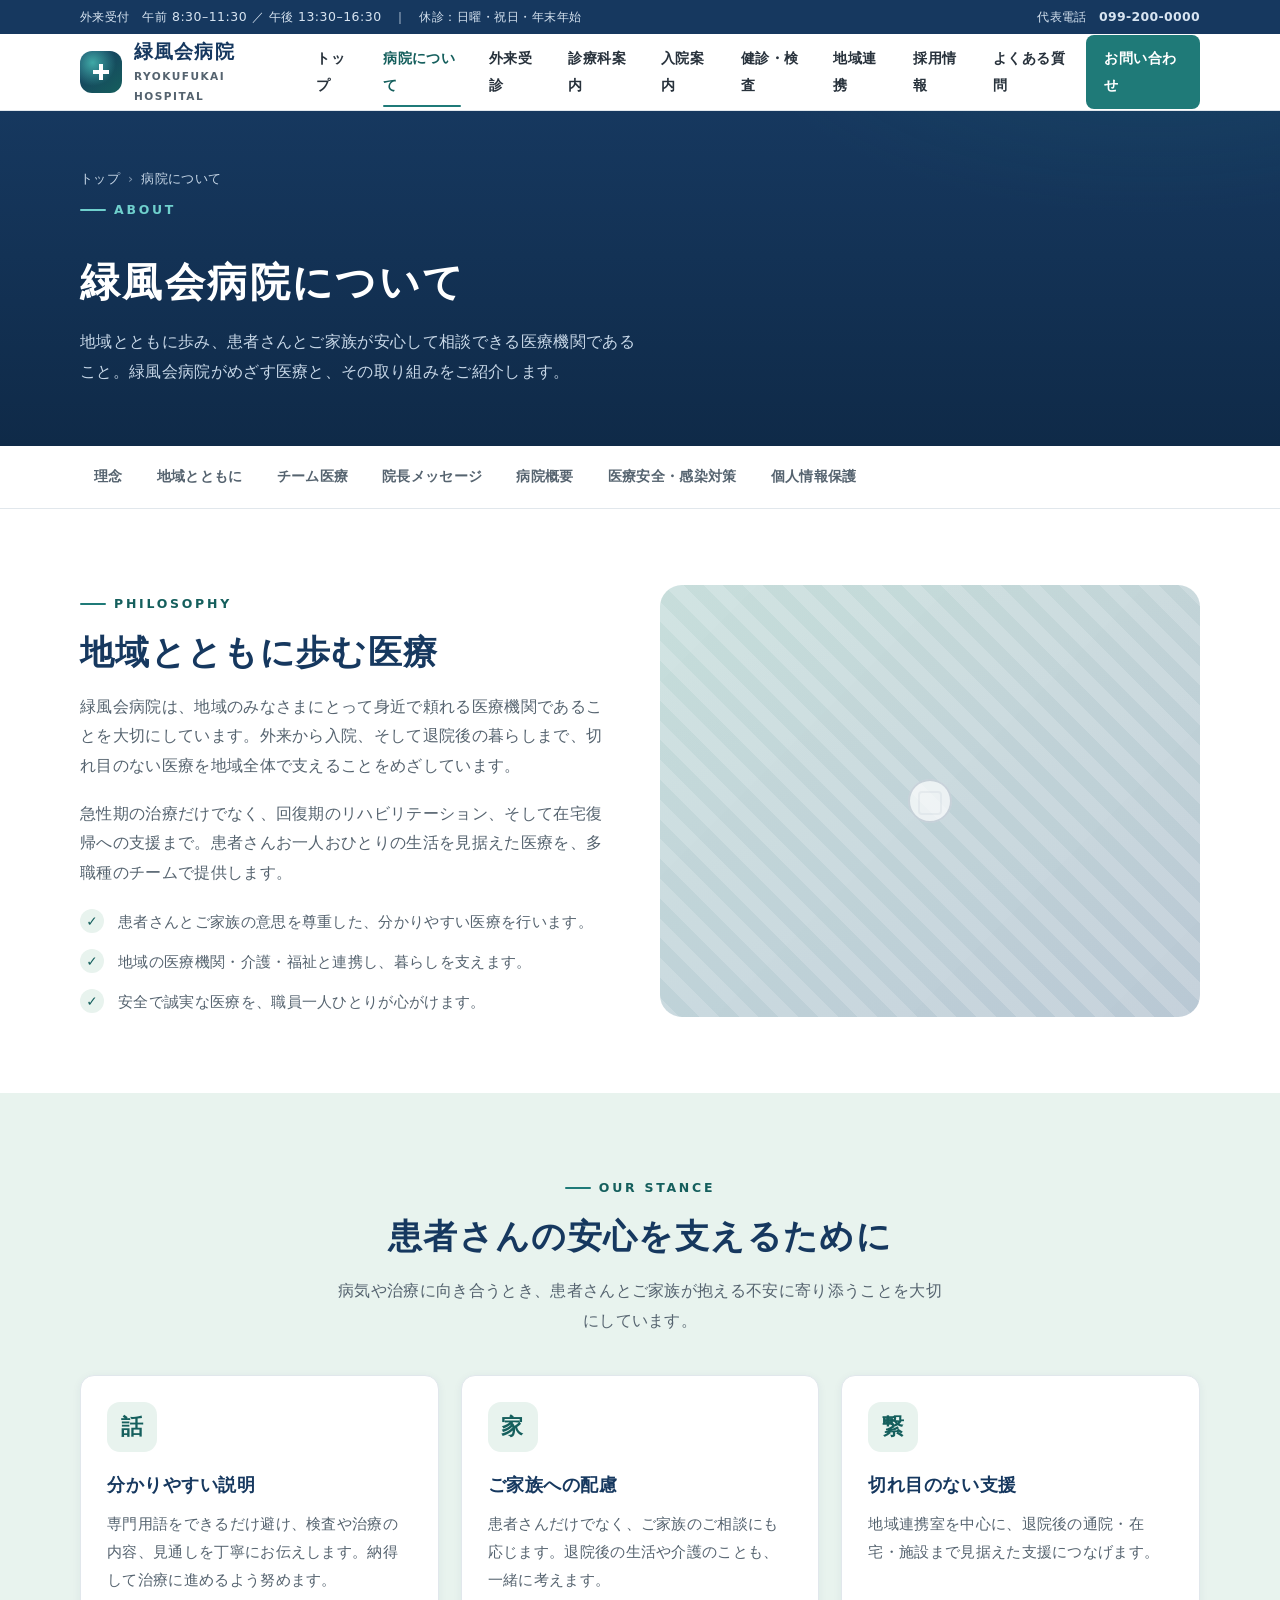
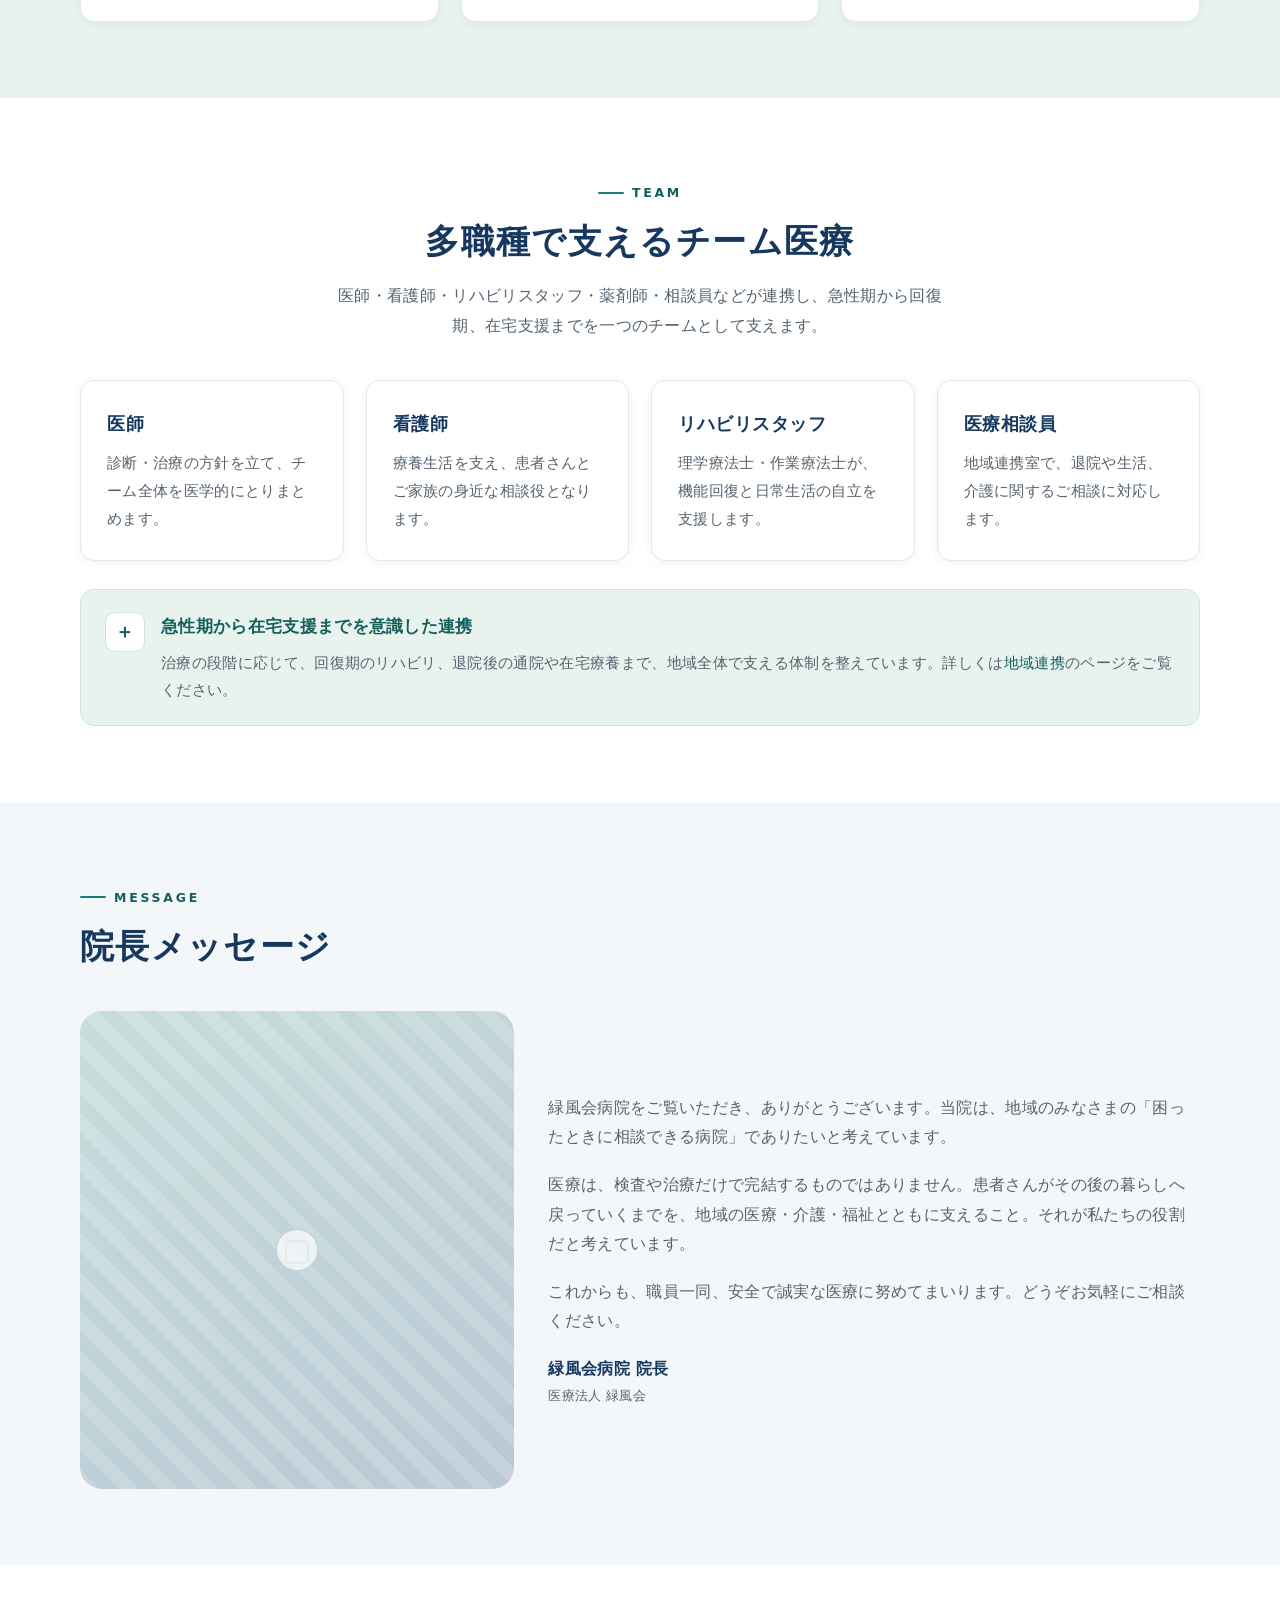
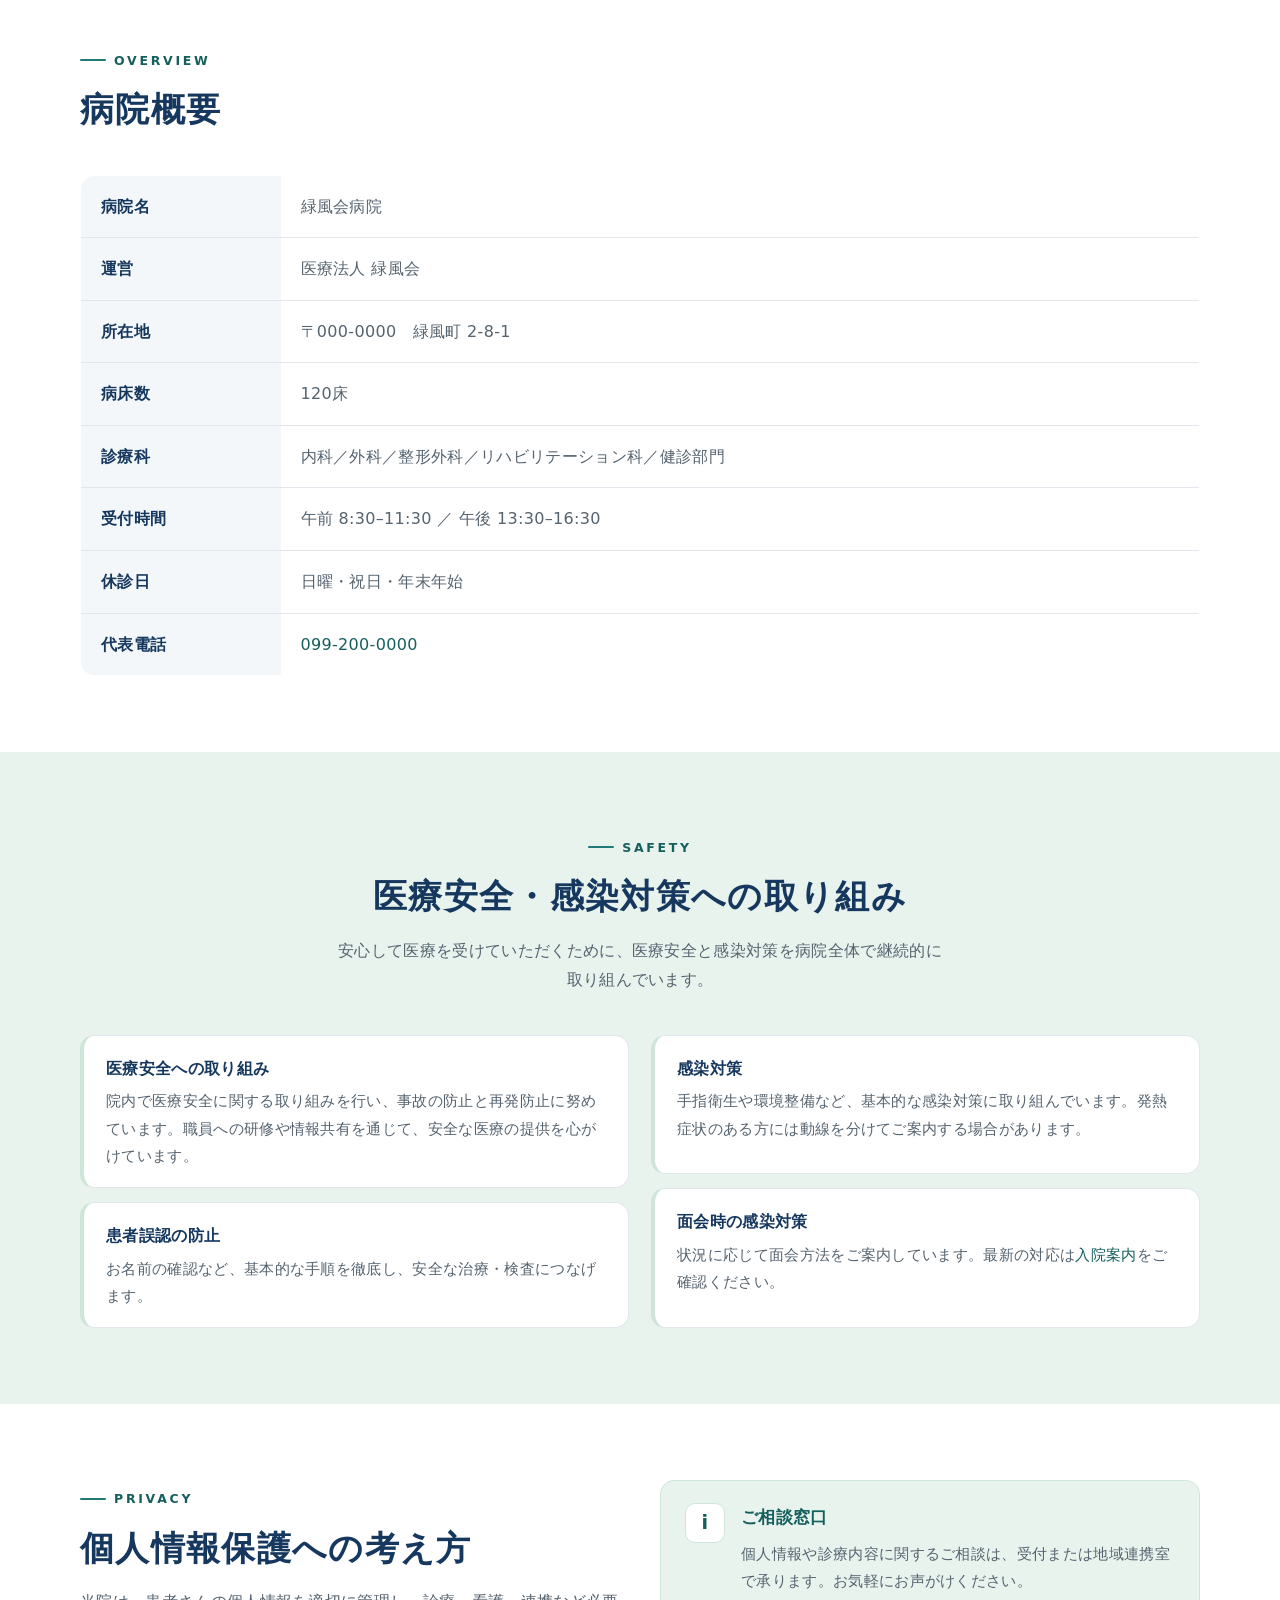
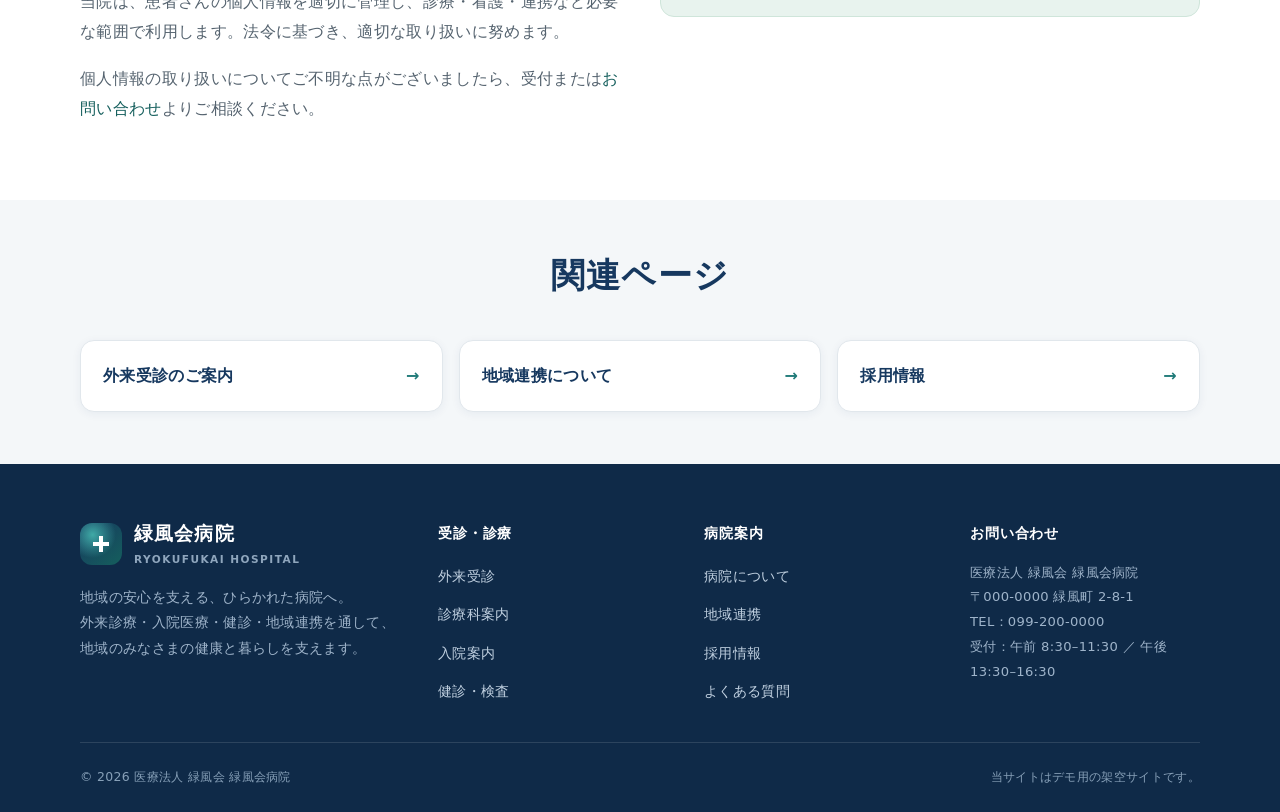
==== about.html @ 9dfc1fa6 "Initial build for Ryokufukai Hospital site" ====
<!DOCTYPE html>
<html lang="ja">
<head>
<meta charset="UTF-8">
<meta name="viewport" content="width=device-width, initial-scale=1.0">
<title>病院について｜緑風会病院</title>
<meta name="description" content="緑風会病院の理念、地域医療への想い、多職種で支えるチーム医療、病院概要、院長メッセージ、医療安全・感染対策・個人情報保護への取り組みをご紹介します。">
<link rel="stylesheet" href="style.css">
</head>
<body>

<header class="site-header">
  <div class="topbar">
    <div class="wrap">
      <span class="topbar__hours">外来受付　午前 8:30–11:30 ／ 午後 13:30–16:30　｜　休診：日曜・祝日・年末年始</span>
      <span>代表電話　<a class="topbar__tel" href="tel:0992000000">099-200-0000</a></span>
    </div>
  </div>
  <div class="wrap header-inner">
    <a class="brand" href="index.html" aria-label="緑風会病院 トップページ">
      <span class="brand__mark" aria-hidden="true"></span>
      <span><span class="brand__name">緑風会病院</span><span class="brand__sub">RYOKUFUKAI HOSPITAL</span></span>
    </a>
    <nav class="gnav" id="gnav" aria-label="メインナビゲーション">
      <a href="index.html">トップ</a>
      <a href="about.html">病院について</a>
      <a href="outpatient.html">外来受診</a>
      <a href="departments.html">診療科案内</a>
      <a href="inpatient.html">入院案内</a>
      <a href="checkup.html">健診・検査</a>
      <a href="cooperation.html">地域連携</a>
      <a href="recruit.html">採用情報</a>
      <a href="faq.html">よくある質問</a>
      <a href="contact.html" class="header-cta">お問い合わせ</a>
    </nav>
    <button class="nav-toggle" aria-label="メニューを開く" aria-controls="gnav" aria-expanded="false"><span></span></button>
  </div>
</header>

<section class="page-hero">
  <div class="wrap">
    <p class="breadcrumb"><a href="index.html">トップ</a><span>›</span>病院について</p>
    <span class="eyebrow">About</span>
    <h1>緑風会病院について</h1>
    <p>地域とともに歩み、患者さんとご家族が安心して相談できる医療機関であること。緑風会病院がめざす医療と、その取り組みをご紹介します。</p>
  </div>
</section>

<nav class="subnav" aria-label="ページ内ナビ">
  <div class="wrap">
    <a href="#philosophy">理念</a>
    <a href="#community">地域とともに</a>
    <a href="#team">チーム医療</a>
    <a href="#message">院長メッセージ</a>
    <a href="#overview">病院概要</a>
    <a href="#safety">医療安全・感染対策</a>
    <a href="#privacy">個人情報保護</a>
  </div>
</nav>

<main>

  <!-- 理念 -->
  <section class="section" id="philosophy">
    <div class="wrap">
      <div class="grid grid--2" style="align-items:center;gap:48px;">
        <div class="reveal">
          <span class="eyebrow">Philosophy</span>
          <h2 class="section-title">地域とともに歩む医療</h2>
          <div class="prose">
            <p>緑風会病院は、地域のみなさまにとって身近で頼れる医療機関であることを大切にしています。外来から入院、そして退院後の暮らしまで、切れ目のない医療を地域全体で支えることをめざしています。</p>
            <p>急性期の治療だけでなく、回復期のリハビリテーション、そして在宅復帰への支援まで。患者さんお一人おひとりの生活を見据えた医療を、多職種のチームで提供します。</p>
          </div>
          <ul class="checklist" style="margin-top:22px;">
            <li>患者さんとご家族の意思を尊重した、分かりやすい医療を行います。</li>
            <li>地域の医療機関・介護・福祉と連携し、暮らしを支えます。</li>
            <li>安全で誠実な医療を、職員一人ひとりが心がけます。</li>
          </ul>
        </div>
        <div class="imgframe reveal" style="border-radius:var(--radius-lg);aspect-ratio:4/3.2;" role="img" aria-label="病院の外観・地域イメージ">
          <!-- 写真差し替え用: assets/images/about-hospital.jpg -->
        </div>
      </div>
    </div>
  </section>

  <!-- 患者さんへの姿勢 -->
  <section class="section section--green" id="community">
    <div class="wrap">
      <div class="section-head section-head--center">
        <span class="eyebrow">Our Stance</span>
        <h2 class="section-title">患者さんの安心を支えるために</h2>
        <p class="section-lead">病気や治療に向き合うとき、患者さんとご家族が抱える不安に寄り添うことを大切にしています。</p>
      </div>
      <div class="grid grid--3 reveal">
        <div class="card">
          <div class="card-icon" aria-hidden="true">話</div>
          <h3>分かりやすい説明</h3>
          <p>専門用語をできるだけ避け、検査や治療の内容、見通しを丁寧にお伝えします。納得して治療に進めるよう努めます。</p>
        </div>
        <div class="card">
          <div class="card-icon" aria-hidden="true">家</div>
          <h3>ご家族への配慮</h3>
          <p>患者さんだけでなく、ご家族のご相談にも応じます。退院後の生活や介護のことも、一緒に考えます。</p>
        </div>
        <div class="card">
          <div class="card-icon" aria-hidden="true">繋</div>
          <h3>切れ目のない支援</h3>
          <p>地域連携室を中心に、退院後の通院・在宅・施設まで見据えた支援につなげます。</p>
        </div>
      </div>
    </div>
  </section>

  <!-- チーム医療 -->
  <section class="section" id="team">
    <div class="wrap">
      <div class="section-head section-head--center">
        <span class="eyebrow">Team</span>
        <h2 class="section-title">多職種で支えるチーム医療</h2>
        <p class="section-lead">医師・看護師・リハビリスタッフ・薬剤師・相談員などが連携し、急性期から回復期、在宅支援までを一つのチームとして支えます。</p>
      </div>
      <div class="grid grid--4 reveal">
        <div class="card"><h3>医師</h3><p>診断・治療の方針を立て、チーム全体を医学的にとりまとめます。</p></div>
        <div class="card"><h3>看護師</h3><p>療養生活を支え、患者さんとご家族の身近な相談役となります。</p></div>
        <div class="card"><h3>リハビリスタッフ</h3><p>理学療法士・作業療法士が、機能回復と日常生活の自立を支援します。</p></div>
        <div class="card"><h3>医療相談員</h3><p>地域連携室で、退院や生活、介護に関するご相談に対応します。</p></div>
      </div>
      <div class="notice notice--teal reveal" style="margin-top:28px;">
        <span class="notice__icon" aria-hidden="true">＋</span>
        <div>
          <h3>急性期から在宅支援までを意識した連携</h3>
          <p>治療の段階に応じて、回復期のリハビリ、退院後の通院や在宅療養まで、地域全体で支える体制を整えています。詳しくは<a href="cooperation.html">地域連携</a>のページをご覧ください。</p>
        </div>
      </div>
    </div>
  </section>

  <!-- 院長メッセージ -->
  <section class="section section--gray" id="message">
    <div class="wrap">
      <div class="section-head">
        <span class="eyebrow">Message</span>
        <h2 class="section-title">院長メッセージ</h2>
      </div>
      <div class="message-box reveal">
        <div class="imgframe" role="img" aria-label="院長の写真">
          <!-- 写真差し替え用: assets/images/recruit-staff.jpg などに差し替え可 -->
        </div>
        <blockquote class="prose">
          <p>緑風会病院をご覧いただき、ありがとうございます。当院は、地域のみなさまの「困ったときに相談できる病院」でありたいと考えています。</p>
          <p>医療は、検査や治療だけで完結するものではありません。患者さんがその後の暮らしへ戻っていくまでを、地域の医療・介護・福祉とともに支えること。それが私たちの役割だと考えています。</p>
          <p>これからも、職員一同、安全で誠実な医療に努めてまいります。どうぞお気軽にご相談ください。</p>
          <p class="sign">緑風会病院 院長<small>医療法人 緑風会</small></p>
        </blockquote>
      </div>
    </div>
  </section>

  <!-- 病院概要 -->
  <section class="section" id="overview">
    <div class="wrap">
      <div class="section-head">
        <span class="eyebrow">Overview</span>
        <h2 class="section-title">病院概要</h2>
      </div>
      <table class="overview-table reveal">
        <tbody>
          <tr><th>病院名</th><td>緑風会病院</td></tr>
          <tr><th>運営</th><td>医療法人 緑風会</td></tr>
          <tr><th>所在地</th><td>〒000-0000　緑風町 2-8-1</td></tr>
          <tr><th>病床数</th><td>120床</td></tr>
          <tr><th>診療科</th><td>内科／外科／整形外科／リハビリテーション科／健診部門</td></tr>
          <tr><th>受付時間</th><td>午前 8:30–11:30 ／ 午後 13:30–16:30</td></tr>
          <tr><th>休診日</th><td>日曜・祝日・年末年始</td></tr>
          <tr><th>代表電話</th><td><a href="tel:0992000000">099-200-0000</a></td></tr>
        </tbody>
      </table>
    </div>
  </section>

  <!-- 医療安全・感染対策 -->
  <section class="section section--green" id="safety">
    <div class="wrap">
      <div class="section-head section-head--center">
        <span class="eyebrow">Safety</span>
        <h2 class="section-title">医療安全・感染対策への取り組み</h2>
        <p class="section-lead">安心して医療を受けていただくために、医療安全と感染対策を病院全体で継続的に取り組んでいます。</p>
      </div>
      <div class="grid grid--2 reveal">
        <div class="def-list">
          <div class="def"><h4>医療安全への取り組み</h4><p>院内で医療安全に関する取り組みを行い、事故の防止と再発防止に努めています。職員への研修や情報共有を通じて、安全な医療の提供を心がけています。</p></div>
          <div class="def"><h4>患者誤認の防止</h4><p>お名前の確認など、基本的な手順を徹底し、安全な治療・検査につなげます。</p></div>
        </div>
        <div class="def-list">
          <div class="def"><h4>感染対策</h4><p>手指衛生や環境整備など、基本的な感染対策に取り組んでいます。発熱症状のある方には動線を分けてご案内する場合があります。</p></div>
          <div class="def"><h4>面会時の感染対策</h4><p>状況に応じて面会方法をご案内しています。最新の対応は<a href="inpatient.html#visit">入院案内</a>をご確認ください。</p></div>
        </div>
      </div>
    </div>
  </section>

  <!-- 個人情報保護 -->
  <section class="section" id="privacy">
    <div class="wrap">
      <div class="grid grid--2" style="gap:40px;align-items:flex-start;">
        <div class="reveal">
          <span class="eyebrow">Privacy</span>
          <h2 class="section-title">個人情報保護への考え方</h2>
          <div class="prose">
            <p>当院は、患者さんの個人情報を適切に管理し、診療・看護・連携など必要な範囲で利用します。法令に基づき、適切な取り扱いに努めます。</p>
            <p>個人情報の取り扱いについてご不明な点がございましたら、受付または<a href="contact.html">お問い合わせ</a>よりご相談ください。</p>
          </div>
        </div>
        <div class="notice notice--teal reveal">
          <span class="notice__icon" aria-hidden="true">i</span>
          <div>
            <h3>ご相談窓口</h3>
            <p>個人情報や診療内容に関するご相談は、受付または地域連携室で承ります。お気軽にお声がけください。</p>
          </div>
        </div>
      </div>
    </div>
  </section>

  <!-- 関連ページ -->
  <section class="section section--gray section--tight">
    <div class="wrap">
      <div class="section-head section-head--center"><h2 class="section-title">関連ページ</h2></div>
      <div class="related reveal">
        <a href="outpatient.html">外来受診のご案内 <span aria-hidden="true">→</span></a>
        <a href="cooperation.html">地域連携について <span aria-hidden="true">→</span></a>
        <a href="recruit.html">採用情報 <span aria-hidden="true">→</span></a>
      </div>
    </div>
  </section>

</main>

<footer class="site-footer">
  <div class="wrap">
    <div class="footer-grid">
      <div class="footer-brand">
        <span class="brand">
          <span class="brand__mark" aria-hidden="true"></span>
          <span><span class="brand__name">緑風会病院</span><span class="brand__sub">RYOKUFUKAI HOSPITAL</span></span>
        </span>
        <p>地域の安心を支える、ひらかれた病院へ。<br>外来診療・入院医療・健診・地域連携を通して、地域のみなさまの健康と暮らしを支えます。</p>
      </div>
      <div class="footer-col">
        <h4>受診・診療</h4>
        <ul>
          <li><a href="outpatient.html">外来受診</a></li>
          <li><a href="departments.html">診療科案内</a></li>
          <li><a href="inpatient.html">入院案内</a></li>
          <li><a href="checkup.html">健診・検査</a></li>
        </ul>
      </div>
      <div class="footer-col">
        <h4>病院案内</h4>
        <ul>
          <li><a href="about.html">病院について</a></li>
          <li><a href="cooperation.html">地域連携</a></li>
          <li><a href="recruit.html">採用情報</a></li>
          <li><a href="faq.html">よくある質問</a></li>
        </ul>
      </div>
      <div class="footer-col">
        <h4>お問い合わせ</h4>
        <p class="footer-meta">
          医療法人 緑風会 緑風会病院<br>
          〒000-0000 緑風町 2-8-1<br>
          TEL：099-200-0000<br>
          受付：午前 8:30–11:30 ／ 午後 13:30–16:30
        </p>
      </div>
    </div>
    <div class="footer-bottom">
      <span>© <span id="year">2026</span> 医療法人 緑風会 緑風会病院</span>
      <span>当サイトはデモ用の架空サイトです。</span>
    </div>
  </div>
</footer>

<nav class="sticky-cta" aria-label="クイック導線">
  <a class="call" href="tel:0992000000">電話する</a>
  <a class="guide" href="outpatient.html">外来案内</a>
</nav>

<script src="script.js"></script>
</body>
</html>
---- style.css ----
@charset "UTF-8";

/* =========================================================
   緑風会病院 - style.css
   地域中核病院サイト / 白・ネイビー・淡いグリーン・深い青緑
   ========================================================= */

:root {
  /* カラー */
  --navy: #16385f;
  --navy-deep: #0f2a48;
  --navy-soft: #2b5184;
  --teal: #1f7a78;          /* 深い青緑（アクセント） */
  --teal-deep: #155f5d;
  --green-pale: #e8f3ee;    /* 淡いグリーン */
  --green-line: #cfe5da;
  --ink: #28323c;
  --ink-soft: #55636f;
  --gray-bg: #f4f7f9;
  --gray-line: #e1e7ec;
  --gray-mid: #9aa6b1;
  --white: #ffffff;
  --warn-bg: #fff4e9;
  --warn-line: #f3d3ad;
  --warn-ink: #9a5a16;

  /* レイアウト */
  --wrap: 1120px;
  --radius: 14px;
  --radius-lg: 22px;
  --shadow-sm: 0 2px 10px rgba(22, 56, 95, .06);
  --shadow: 0 12px 34px rgba(22, 56, 95, .10);
  --header-h: 76px;

  --serif: "Hiragino Mincho ProN", "Yu Mincho", serif;
  --sans: "Hiragino Kaku Gothic ProN", "Hiragino Sans", "Yu Gothic", "Meiryo", system-ui, sans-serif;
}

* { box-sizing: border-box; }

html { scroll-behavior: smooth; }

body {
  margin: 0;
  font-family: var(--sans);
  color: var(--ink);
  background: var(--white);
  line-height: 1.85;
  font-size: 16px;
  letter-spacing: .02em;
  -webkit-font-smoothing: antialiased;
  text-rendering: optimizeLegibility;
}

img { max-width: 100%; display: block; }
a { color: var(--teal-deep); text-decoration: none; }
a:hover { text-decoration: underline; }

.wrap { width: min(var(--wrap), 92%); margin-inline: auto; }
.section { padding: 76px 0; }
.section--tight { padding: 52px 0; }
.section--gray { background: var(--gray-bg); }
.section--green { background: var(--green-pale); }

/* ---------- 見出し ---------- */
.eyebrow {
  display: inline-flex; align-items: center; gap: 8px;
  font-size: .78rem; letter-spacing: .22em; font-weight: 700;
  color: var(--teal-deep); text-transform: uppercase; margin: 0 0 14px;
}
.eyebrow::before {
  content: ""; width: 26px; height: 2px; background: var(--teal); border-radius: 2px;
}
.section-title {
  font-size: clamp(1.5rem, 3.2vw, 2.1rem);
  line-height: 1.45; margin: 0 0 14px; color: var(--navy); font-weight: 700;
  letter-spacing: .04em;
}
.section-lead { color: var(--ink-soft); margin: 0 auto 38px; max-width: 60ch; }
.section-head { margin-bottom: 40px; }
.section-head--center { text-align: center; }
.section-head--center .section-lead { margin-inline: auto; }

/* ========================================================
   ヘッダー
   ======================================================== */
.site-header {
  position: sticky; top: 0; z-index: 60;
  background: rgba(255, 255, 255, .92);
  backdrop-filter: saturate(160%) blur(10px);
  border-bottom: 1px solid var(--gray-line);
}
.topbar {
  background: var(--navy);
  color: #d7e4f1;
  font-size: .78rem;
}
.topbar .wrap {
  display: flex; justify-content: space-between; align-items: center;
  gap: 16px; min-height: 34px; flex-wrap: wrap;
}
.topbar a { color: #d7e4f1; }
.topbar__hours { letter-spacing: .04em; }
.topbar__tel { font-weight: 700; color: #fff; }

.header-inner {
  display: flex; align-items: center; justify-content: space-between;
  min-height: var(--header-h); gap: 20px;
}
.brand { display: flex; align-items: center; gap: 12px; }
.brand__mark {
  width: 42px; height: 42px; border-radius: 12px; flex: 0 0 auto;
  background:
    radial-gradient(circle at 30% 28%, #3fa9a6 0%, transparent 55%),
    linear-gradient(140deg, var(--navy) 0%, var(--teal-deep) 100%);
  position: relative;
}
.brand__mark::before {
  content: ""; position: absolute; inset: 0; margin: auto;
  width: 16px; height: 16px;
  background:
    linear-gradient(#fff, #fff) center/16px 4px no-repeat,
    linear-gradient(#fff, #fff) center/4px 16px no-repeat;
  border-radius: 2px;
}
.brand__name { font-size: 1.18rem; font-weight: 700; color: var(--navy); letter-spacing: .06em; line-height: 1.2; }
.brand__sub { display: block; font-size: .66rem; color: var(--ink-soft); letter-spacing: .14em; font-weight: 600; }

.gnav { display: flex; align-items: center; gap: 4px; }
.gnav a {
  color: var(--ink); font-size: .9rem; font-weight: 600; padding: 10px 12px;
  border-radius: 8px; position: relative; letter-spacing: .03em;
}
.gnav a:hover { background: var(--green-pale); text-decoration: none; color: var(--teal-deep); }
.gnav a.active { color: var(--teal-deep); }
.gnav a.active::after {
  content: ""; position: absolute; left: 12px; right: 12px; bottom: 2px; height: 2px;
  background: var(--teal); border-radius: 2px;
}
.header-cta {
  background: var(--teal); color: #fff !important; padding: 10px 18px !important;
  border-radius: 999px; font-weight: 700;
}
.header-cta:hover { background: var(--teal-deep); }

.nav-toggle {
  display: none; width: 46px; height: 46px; border: 1px solid var(--gray-line);
  background: #fff; border-radius: 12px; cursor: pointer; position: relative;
}
.nav-toggle span, .nav-toggle span::before, .nav-toggle span::after {
  content: ""; position: absolute; left: 12px; width: 22px; height: 2px;
  background: var(--navy); border-radius: 2px; transition: .25s;
}
.nav-toggle span { top: 22px; }
.nav-toggle span::before { top: -7px; }
.nav-toggle span::after { top: 7px; }
.nav-toggle.is-open span { background: transparent; }
.nav-toggle.is-open span::before { top: 0; transform: rotate(45deg); }
.nav-toggle.is-open span::after { top: 0; transform: rotate(-45deg); }

/* ========================================================
   ボタン / CTA
   ======================================================== */
.btn {
  display: inline-flex; align-items: center; justify-content: center; gap: 8px;
  padding: 14px 28px; border-radius: 999px; font-weight: 700; font-size: .96rem;
  border: 2px solid transparent; cursor: pointer; transition: .2s; letter-spacing: .04em;
  text-align: center;
}
.btn:hover { text-decoration: none; transform: translateY(-1px); }
.btn--primary { background: var(--teal); color: #fff; }
.btn--primary:hover { background: var(--teal-deep); color: #fff; }
.btn--navy { background: var(--navy); color: #fff; }
.btn--navy:hover { background: var(--navy-deep); color: #fff; }
.btn--ghost { background: #fff; color: var(--navy); border-color: var(--gray-line); }
.btn--ghost:hover { border-color: var(--teal); color: var(--teal-deep); }
.btn--wide { width: 100%; }
.btn--lg { padding: 16px 34px; font-size: 1rem; }
.btn-row { display: flex; flex-wrap: wrap; gap: 14px; }

/* ========================================================
   ヒーロー
   ======================================================== */
.hero {
  position: relative; overflow: hidden;
  background:
    radial-gradient(900px 520px at 88% -10%, rgba(31, 122, 120, .18), transparent 60%),
    radial-gradient(700px 600px at -5% 110%, rgba(22, 56, 95, .10), transparent 55%),
    linear-gradient(180deg, #f8fbfc 0%, #eef4f4 100%);
}
.hero__inner {
  display: grid; grid-template-columns: 1.05fr .95fr; gap: 48px; align-items: center;
  padding: 72px 0 84px;
}
.hero__copy h1 {
  font-size: clamp(2rem, 4.6vw, 3.05rem); line-height: 1.4; color: var(--navy);
  margin: 16px 0 20px; font-weight: 800; letter-spacing: .03em;
}
.hero__copy h1 .accent { color: var(--teal-deep); }
.hero__lead { color: var(--ink-soft); font-size: 1.04rem; margin: 0 0 30px; max-width: 46ch; }
.hero__badge {
  display: inline-flex; gap: 8px; align-items: center; background: #fff;
  border: 1px solid var(--green-line); color: var(--teal-deep); font-weight: 700;
  font-size: .82rem; padding: 7px 16px; border-radius: 999px; box-shadow: var(--shadow-sm);
}
.hero__cta { margin-top: 8px; }
.hero__subcta {
  display: flex; gap: 18px; flex-wrap: wrap; margin-top: 22px;
  padding-top: 22px; border-top: 1px dashed var(--green-line);
}
.hero__subcta a {
  font-weight: 700; font-size: .9rem; color: var(--navy);
  display: inline-flex; align-items: center; gap: 6px;
}
.hero__subcta a::before { content: "›"; color: var(--teal); font-size: 1.1rem; }

.hero__media { position: relative; }
.hero__figure {
  border-radius: var(--radius-lg); overflow: hidden; box-shadow: var(--shadow);
  aspect-ratio: 4 / 3.4;
}

/* 診療時間ミニカード（ヒーロー付近） */
.hours-float {
  background: #fff; border-radius: var(--radius); box-shadow: var(--shadow);
  border: 1px solid var(--gray-line); padding: 20px 22px;
  position: absolute; right: -8px; bottom: -28px; width: min(330px, 86%);
}
.hours-float h3 { margin: 0 0 10px; font-size: .95rem; color: var(--navy); display: flex; align-items: center; gap: 8px; }
.hours-float h3 .dot { width: 9px; height: 9px; border-radius: 50%; background: var(--teal); }
.hours-float table { width: 100%; border-collapse: collapse; font-size: .82rem; }
.hours-float th, .hours-float td { padding: 5px 4px; text-align: left; border-bottom: 1px solid var(--gray-line); }
.hours-float td { text-align: right; color: var(--ink-soft); font-variant-numeric: tabular-nums; }
.hours-float .closed { color: #c2563d; font-weight: 700; }

/* ========================================================
   画像プレースホルダー枠
   ======================================================== */
.imgframe {
  width: 100%; height: 100%; min-height: 200px; position: relative;
  background:
    linear-gradient(135deg, rgba(31,122,120,.14), rgba(22,56,95,.16)),
    repeating-linear-gradient(45deg, rgba(255,255,255,.5) 0 14px, rgba(255,255,255,.2) 14px 28px),
    linear-gradient(160deg, #dceae6, #cfdde6);
  display: grid; place-items: center;
}
.imgframe::after {
  content: ""; width: 44px; height: 44px; border-radius: 50%;
  background: rgba(255,255,255,.7);
  box-shadow: inset 0 0 0 2px rgba(22,56,95,.18);
  position: relative;
}
.imgframe::before {
  content: ""; position: absolute; width: 20px; height: 20px; border-radius: 4px;
  border: 2px solid rgba(22,56,95,.2);
  transform: translate(0, 2px);
}
/* 実画像が入ったら背景に */
.imgframe img { position: absolute; inset: 0; width: 100%; height: 100%; object-fit: cover; }

/* ========================================================
   お知らせ
   ======================================================== */
.news-list { list-style: none; margin: 0; padding: 0; border-top: 1px solid var(--gray-line); }
.news-list li {
  display: grid; grid-template-columns: 116px 96px 1fr; gap: 18px; align-items: center;
  padding: 16px 4px; border-bottom: 1px solid var(--gray-line);
}
.news-date { color: var(--gray-mid); font-size: .85rem; font-variant-numeric: tabular-nums; }
.tag {
  display: inline-block; font-size: .72rem; font-weight: 700; padding: 3px 10px;
  border-radius: 999px; text-align: center; letter-spacing: .04em;
}
.tag--info { background: var(--green-pale); color: var(--teal-deep); }
.tag--important { background: var(--warn-bg); color: var(--warn-ink); }
.tag--recruit { background: #eaf0f8; color: var(--navy-soft); }
.news-list a { color: var(--ink); }

/* ========================================================
   カードグリッド
   ======================================================== */
.grid { display: grid; gap: 22px; }
.grid--2 { grid-template-columns: repeat(2, 1fr); }
.grid--3 { grid-template-columns: repeat(3, 1fr); }
.grid--4 { grid-template-columns: repeat(4, 1fr); }

.card {
  background: #fff; border: 1px solid var(--gray-line); border-radius: var(--radius);
  padding: 26px; box-shadow: var(--shadow-sm); transition: .2s;
}
.card:hover { box-shadow: var(--shadow); transform: translateY(-2px); }
.card h3 { margin: 0 0 10px; color: var(--navy); font-size: 1.12rem; letter-spacing: .03em; }
.card p { margin: 0; color: var(--ink-soft); font-size: .94rem; }
.card .card-icon {
  width: 50px; height: 50px; border-radius: 13px; display: grid; place-items: center;
  background: var(--green-pale); color: var(--teal-deep); margin-bottom: 16px;
  font-size: 1.35rem; font-weight: 700;
}
.card__link {
  display: inline-flex; align-items: center; gap: 6px; margin-top: 16px;
  font-weight: 700; font-size: .88rem; color: var(--teal-deep);
}
.card__link::after { content: "→"; transition: .2s; }
.card:hover .card__link::after { transform: translateX(3px); }

/* ナビ風導線ボックス（トップの大きめ導線） */
.guide-grid { display: grid; grid-template-columns: repeat(3, 1fr); gap: 20px; }
.guide-box {
  display: flex; gap: 16px; align-items: flex-start; padding: 24px;
  background: #fff; border: 1px solid var(--gray-line); border-radius: var(--radius);
  border-left: 4px solid var(--teal); transition: .2s; box-shadow: var(--shadow-sm);
}
.guide-box:hover { transform: translateY(-2px); box-shadow: var(--shadow); text-decoration: none; }
.guide-box .num { font-family: var(--serif); font-size: 1.4rem; color: var(--teal); font-weight: 700; line-height: 1; }
.guide-box h3 { margin: 0 0 6px; color: var(--navy); font-size: 1.05rem; }
.guide-box p { margin: 0; color: var(--ink-soft); font-size: .88rem; }

/* 診療科カード（特徴強め） */
.dept-card { background: #fff; border: 1px solid var(--gray-line); border-radius: var(--radius); overflow: hidden; box-shadow: var(--shadow-sm); display: flex; flex-direction: column; }
.dept-card__head {
  padding: 20px 24px; background: linear-gradient(120deg, var(--navy), var(--teal-deep));
  color: #fff; display: flex; align-items: center; justify-content: space-between; gap: 12px;
}
.dept-card__head h3 { margin: 0; color: #fff; font-size: 1.18rem; letter-spacing: .05em; }
.dept-card__head .label-en { font-size: .68rem; letter-spacing: .14em; opacity: .8; }
.dept-card__body { padding: 22px 24px; flex: 1; display: flex; flex-direction: column; }
.dept-card__body h4 { margin: 0 0 6px; font-size: .82rem; color: var(--teal-deep); letter-spacing: .06em; }
.dept-card__body p { margin: 0 0 16px; color: var(--ink-soft); font-size: .92rem; }
.symptom-tags { display: flex; flex-wrap: wrap; gap: 7px; margin: 0 0 16px; }
.symptom-tags span { font-size: .76rem; background: var(--gray-bg); border: 1px solid var(--gray-line); color: var(--ink-soft); padding: 4px 11px; border-radius: 999px; }
.dept-card__foot { margin-top: auto; padding-top: 14px; border-top: 1px solid var(--gray-line); }

/* ========================================================
   表
   ======================================================== */
.table-wrap { overflow-x: auto; border-radius: var(--radius); border: 1px solid var(--gray-line); }
.data-table { width: 100%; border-collapse: collapse; background: #fff; min-width: 520px; }
.data-table caption { text-align: left; padding: 14px 18px; font-weight: 700; color: var(--navy); background: var(--green-pale); }
.data-table th, .data-table td { padding: 14px 16px; text-align: left; border-bottom: 1px solid var(--gray-line); font-size: .92rem; }
.data-table thead th { background: var(--navy); color: #fff; font-weight: 600; letter-spacing: .04em; }
.data-table tbody th { background: var(--gray-bg); color: var(--navy); white-space: nowrap; font-weight: 700; }
.data-table td { color: var(--ink-soft); font-variant-numeric: tabular-nums; }
.data-table .x { color: #c2563d; font-weight: 700; }
.data-table tr:last-child th, .data-table tr:last-child td { border-bottom: none; }

/* 概要テーブル（縦） */
.overview-table { width: 100%; border-collapse: collapse; background: #fff; border: 1px solid var(--gray-line); border-radius: var(--radius); overflow: hidden; }
.overview-table th, .overview-table td { padding: 16px 20px; text-align: left; border-bottom: 1px solid var(--gray-line); vertical-align: top; }
.overview-table th { width: 200px; background: var(--gray-bg); color: var(--navy); font-weight: 700; white-space: nowrap; }
.overview-table td { color: var(--ink-soft); }
.overview-table tr:last-child th, .overview-table tr:last-child td { border-bottom: none; }

/* ========================================================
   ステップ（流れ）
   ======================================================== */
.steps { list-style: none; counter-reset: step; margin: 0; padding: 0; display: grid; gap: 16px; }
.steps li {
  display: grid; grid-template-columns: 56px 1fr; gap: 18px; align-items: flex-start;
  background: #fff; border: 1px solid var(--gray-line); border-radius: var(--radius); padding: 20px 22px;
  position: relative;
}
.steps li::before {
  counter-increment: step; content: counter(step);
  width: 44px; height: 44px; border-radius: 50%; display: grid; place-items: center;
  background: var(--navy); color: #fff; font-weight: 700; font-family: var(--serif); font-size: 1.1rem;
}
.steps li h4 { margin: 0 0 4px; color: var(--navy); font-size: 1.02rem; }
.steps li p { margin: 0; color: var(--ink-soft); font-size: .9rem; }
.steps--row { grid-template-columns: repeat(3, 1fr); }
@media (min-width: 781px) {
  .steps--row li { grid-template-columns: 1fr; text-align: center; }
  .steps--row li::before { margin: 0 auto 8px; }
}

/* ========================================================
   注意・案内ボックス
   ======================================================== */
.notice {
  border-radius: var(--radius); padding: 22px 24px; display: flex; gap: 16px; align-items: flex-start;
  border: 1px solid var(--warn-line); background: var(--warn-bg);
}
.notice__icon {
  flex: 0 0 auto; width: 40px; height: 40px; border-radius: 10px; display: grid; place-items: center;
  background: #fff; color: var(--warn-ink); font-weight: 800; font-size: 1.2rem; border: 1px solid var(--warn-line);
}
.notice h3 { margin: 0 0 6px; color: var(--warn-ink); font-size: 1.04rem; }
.notice p { margin: 0; color: #7a4f1c; font-size: .92rem; }
.notice--teal { background: var(--green-pale); border-color: var(--green-line); }
.notice--teal .notice__icon { color: var(--teal-deep); border-color: var(--green-line); }
.notice--teal h3 { color: var(--teal-deep); }
.notice--teal p { color: var(--ink-soft); }

/* チェックリスト */
.checklist { list-style: none; margin: 0; padding: 0; display: grid; gap: 12px; }
.checklist li { display: grid; grid-template-columns: 26px 1fr; gap: 12px; align-items: flex-start; color: var(--ink-soft); font-size: .94rem; }
.checklist li::before {
  content: "✓"; width: 24px; height: 24px; border-radius: 50%; background: var(--green-pale);
  color: var(--teal-deep); font-weight: 700; display: grid; place-items: center; font-size: .85rem;
}

/* ラベル付きの定義ブロック */
.def-list { display: grid; gap: 14px; }
.def-list .def {
  background: #fff; border: 1px solid var(--gray-line); border-radius: var(--radius);
  padding: 18px 22px; border-left: 4px solid var(--green-line);
}
.def h4 { margin: 0 0 4px; color: var(--navy); font-size: 1rem; }
.def p { margin: 0; color: var(--ink-soft); font-size: .92rem; }

/* リード/本文ブロック */
.prose p { color: var(--ink-soft); margin: 0 0 18px; }
.prose p:last-child { margin-bottom: 0; }

/* 院長メッセージ等 */
.message-box { display: grid; grid-template-columns: .8fr 1.2fr; gap: 34px; align-items: center; }
.message-box .imgframe { border-radius: var(--radius-lg); aspect-ratio: 4/4.4; min-height: 260px; }
.message-box blockquote { margin: 0; }
.message-box .sign { margin-top: 18px; font-weight: 700; color: var(--navy); }
.message-box .sign small { display: block; color: var(--ink-soft); font-weight: 400; font-size: .82rem; }

/* ========================================================
   ページヘッダー（下層共通）
   ======================================================== */
.page-hero {
  background:
    radial-gradient(700px 340px at 90% -30%, rgba(31,122,120,.16), transparent 60%),
    linear-gradient(180deg, var(--navy), var(--navy-deep));
  color: #fff; padding: 56px 0 60px;
}
.page-hero h1 { margin: 10px 0 8px; font-size: clamp(1.7rem, 4vw, 2.5rem); letter-spacing: .06em; }
.page-hero p { margin: 0; color: #c8d8e8; max-width: 56ch; }
.page-hero .eyebrow { color: #6fd0cd; }
.page-hero .eyebrow::before { background: #6fd0cd; }
.breadcrumb { font-size: .8rem; color: #9fb6cd; margin-bottom: 6px; }
.breadcrumb a { color: #c8d8e8; }
.breadcrumb span { margin: 0 8px; opacity: .6; }

/* アンカーセクションナビ */
.subnav { background: #fff; border-bottom: 1px solid var(--gray-line); position: sticky; top: var(--header-h); z-index: 40; }
.subnav .wrap { display: flex; gap: 6px; overflow-x: auto; padding: 10px 0; }
.subnav a { white-space: nowrap; font-size: .85rem; font-weight: 600; color: var(--ink-soft); padding: 8px 14px; border-radius: 999px; }
.subnav a:hover { background: var(--green-pale); color: var(--teal-deep); text-decoration: none; }

/* ========================================================
   関連ページ CTA（各ページ下部）
   ======================================================== */
.cta-band {
  background:
    radial-gradient(600px 300px at 12% 0%, rgba(31,122,120,.25), transparent 60%),
    linear-gradient(120deg, var(--navy), var(--teal-deep));
  color: #fff; border-radius: var(--radius-lg); padding: 48px; text-align: center;
}
.cta-band h2 { margin: 0 0 10px; font-size: clamp(1.4rem, 3vw, 1.9rem); color: #fff; }
.cta-band p { margin: 0 auto 26px; color: #d4e6e5; max-width: 52ch; }
.cta-band .btn--ghost { background: rgba(255,255,255,.1); border-color: rgba(255,255,255,.4); color: #fff; }
.cta-band .btn--ghost:hover { background: rgba(255,255,255,.2); }
.cta-band .btn--primary { background: #fff; color: var(--teal-deep); }
.cta-band .btn--primary:hover { background: #eafaf9; }
.cta-band .btn-row { justify-content: center; }

.related { display: grid; grid-template-columns: repeat(3, 1fr); gap: 16px; }
.related a {
  background: #fff; border: 1px solid var(--gray-line); border-radius: var(--radius); padding: 20px 22px;
  display: flex; justify-content: space-between; align-items: center; gap: 12px;
  color: var(--navy); font-weight: 700; box-shadow: var(--shadow-sm); transition: .2s;
}
.related a:hover { border-color: var(--teal); transform: translateY(-2px); text-decoration: none; }
.related a span { color: var(--teal); }

/* ========================================================
   FAQ アコーディオン
   ======================================================== */
.faq { display: grid; gap: 14px; }
.faq__item { background: #fff; border: 1px solid var(--gray-line); border-radius: var(--radius); overflow: hidden; }
.faq__q {
  width: 100%; text-align: left; background: none; border: 0; cursor: pointer;
  padding: 20px 56px 20px 60px; font-size: 1rem; font-weight: 700; color: var(--navy);
  position: relative; line-height: 1.6; font-family: inherit;
}
.faq__q::before {
  content: "Q"; position: absolute; left: 22px; top: 18px; width: 26px; height: 26px;
  background: var(--navy); color: #fff; border-radius: 7px; display: grid; place-items: center;
  font-size: .85rem; font-family: var(--serif);
}
.faq__q::after {
  content: ""; position: absolute; right: 24px; top: 50%; width: 12px; height: 12px;
  border-right: 2px solid var(--teal); border-bottom: 2px solid var(--teal);
  transform: translateY(-65%) rotate(45deg); transition: .25s;
}
.faq__item.is-open .faq__q::after { transform: translateY(-30%) rotate(-135deg); }
.faq__a { max-height: 0; overflow: hidden; transition: max-height .3s ease; }
.faq__a-inner { padding: 0 24px 22px 60px; color: var(--ink-soft); font-size: .94rem; position: relative; }
.faq__a-inner::before {
  content: "A"; position: absolute; left: 22px; top: 0; width: 26px; height: 26px;
  background: var(--green-pale); color: var(--teal-deep); border-radius: 7px; display: grid; place-items: center;
  font-size: .85rem; font-family: var(--serif);
}

/* ========================================================
   フォーム
   ======================================================== */
.form-card { background: #fff; border: 1px solid var(--gray-line); border-radius: var(--radius-lg); padding: 36px; box-shadow: var(--shadow-sm); }
.field { margin-bottom: 22px; }
.field label { display: block; font-weight: 700; color: var(--navy); margin-bottom: 8px; font-size: .92rem; }
.field .req { color: #c2563d; font-size: .76rem; margin-left: 8px; }
.field .opt { color: var(--gray-mid); font-size: .76rem; margin-left: 8px; }
.field input, .field select, .field textarea {
  width: 100%; padding: 13px 15px; border: 1px solid var(--gray-line); border-radius: 10px;
  font-family: inherit; font-size: .96rem; color: var(--ink); background: #fcfdfe; transition: .15s;
}
.field input:focus, .field select:focus, .field textarea:focus {
  outline: none; border-color: var(--teal); box-shadow: 0 0 0 3px rgba(31,122,120,.14); background: #fff;
}
.field textarea { min-height: 150px; resize: vertical; }
.form-note { font-size: .84rem; color: var(--ink-soft); background: var(--gray-bg); border-radius: 10px; padding: 14px 16px; margin-bottom: 22px; }
.form-msg {
  display: none; margin-top: 18px; padding: 18px 20px; border-radius: 12px;
  background: var(--green-pale); border: 1px solid var(--green-line); color: var(--teal-deep); font-weight: 700;
}
.form-msg.is-visible { display: block; animation: pop .3s ease; }
@keyframes pop { from { opacity: 0; transform: translateY(6px); } to { opacity: 1; transform: none; } }

/* 連絡先カード */
.contact-grid { display: grid; grid-template-columns: repeat(2, 1fr); gap: 18px; }
.contact-card { background: #fff; border: 1px solid var(--gray-line); border-radius: var(--radius); padding: 22px 24px; border-top: 3px solid var(--teal); }
.contact-card h3 { margin: 0 0 4px; color: var(--navy); font-size: 1rem; }
.contact-card .tel { font-size: 1.5rem; font-weight: 800; color: var(--teal-deep); letter-spacing: .03em; font-variant-numeric: tabular-nums; }
.contact-card p { margin: 4px 0 0; font-size: .85rem; color: var(--ink-soft); }

/* アクセス地図風プレースホルダー */
.map-frame { border-radius: var(--radius); overflow: hidden; min-height: 280px; border: 1px solid var(--gray-line);
  background:
    linear-gradient(120deg, rgba(31,122,120,.08), rgba(22,56,95,.08)),
    repeating-linear-gradient(0deg, #e9eff2 0 38px, #eef3f5 38px 39px),
    repeating-linear-gradient(90deg, #e9eff2 0 38px, #eef3f5 38px 39px);
  display: grid; place-items: center; color: var(--gray-mid); font-size: .85rem; font-weight: 600;
}

/* ========================================================
   フッター
   ======================================================== */
.site-footer { background: var(--navy-deep); color: #c0d0e0; padding: 56px 0 24px; margin-top: 0; }
.footer-grid { display: grid; grid-template-columns: 1.4fr 1fr 1fr 1fr; gap: 36px; padding-bottom: 36px; border-bottom: 1px solid rgba(255,255,255,.12); }
.footer-brand .brand__name { color: #fff; }
.footer-brand .brand__sub { color: #8fa6bd; }
.footer-brand p { color: #9fb4ca; font-size: .86rem; margin: 16px 0 0; }
.footer-col h4 { color: #fff; font-size: .9rem; margin: 0 0 14px; letter-spacing: .06em; }
.footer-col ul { list-style: none; margin: 0; padding: 0; display: grid; gap: 9px; }
.footer-col a { color: #c0d0e0; font-size: .86rem; }
.footer-col a:hover { color: #fff; }
.footer-meta { font-size: .82rem; color: #9fb4ca; line-height: 1.9; }
.footer-bottom { display: flex; justify-content: space-between; gap: 12px; flex-wrap: wrap; padding-top: 22px; font-size: .78rem; color: #87a0b8; }

/* ========================================================
   スマホ固定CTA
   ======================================================== */
.sticky-cta { display: none; position: fixed; left: 0; right: 0; bottom: 0; z-index: 70;
  background: #fff; border-top: 1px solid var(--gray-line); box-shadow: 0 -6px 20px rgba(22,56,95,.12);
  padding: 10px 12px calc(10px + env(safe-area-inset-bottom)); grid-template-columns: 1fr 1fr; gap: 10px;
}
.sticky-cta a { padding: 13px 8px; border-radius: 12px; font-weight: 700; font-size: .92rem; display: flex; align-items: center; justify-content: center; gap: 6px; }
.sticky-cta .call { background: var(--teal); color: #fff; }
.sticky-cta .guide { background: var(--navy); color: #fff; }

/* ========================================================
   スクロール ふわっと表示
   ======================================================== */
.reveal { opacity: 0; transform: translateY(22px); transition: opacity .6s ease, transform .6s ease; }
.reveal.is-in { opacity: 1; transform: none; }
@media (prefers-reduced-motion: reduce) {
  .reveal { opacity: 1; transform: none; transition: none; }
  html { scroll-behavior: auto; }
}

/* ========================================================
   レスポンシブ
   ======================================================== */
@media (max-width: 980px) {
  .footer-grid { grid-template-columns: 1fr 1fr; gap: 28px; }
  .message-box { grid-template-columns: 1fr; }
  .message-box .imgframe { max-width: 320px; aspect-ratio: 4/3; }
}

@media (max-width: 860px) {
  .hero__inner { grid-template-columns: 1fr; gap: 40px; padding-bottom: 64px; }
  .hours-float { position: static; width: 100%; margin-top: 24px; box-shadow: var(--shadow-sm); }
  .grid--4 { grid-template-columns: repeat(2, 1fr); }
  .guide-grid { grid-template-columns: 1fr; }
  .related { grid-template-columns: 1fr; }
}

@media (max-width: 780px) {
  :root { --header-h: 64px; }
  .gnav {
    position: fixed; inset: var(--header-h) 0 auto 0; flex-direction: column; align-items: stretch;
    background: #fff; border-bottom: 1px solid var(--gray-line); padding: 14px; gap: 4px;
    max-height: calc(100vh - var(--header-h)); overflow-y: auto;
    transform: translateY(-12px); opacity: 0; pointer-events: none; transition: .22s;
    box-shadow: var(--shadow);
  }
  .gnav.is-open { transform: none; opacity: 1; pointer-events: auto; }
  .gnav a { padding: 13px 14px; border-radius: 10px; font-size: .98rem; }
  .gnav a.active::after { display: none; }
  .gnav a.active { background: var(--green-pale); }
  .header-cta { margin-top: 6px; text-align: center; }
  .nav-toggle { display: block; }
  .subnav { top: var(--header-h); }

  .section { padding: 52px 0; }
  .grid--2, .grid--3, .grid--4 { grid-template-columns: 1fr; }
  .steps--row { grid-template-columns: 1fr; }
  .footer-grid { grid-template-columns: 1fr; }
  .contact-grid { grid-template-columns: 1fr; }
  .cta-band { padding: 34px 22px; }
  .form-card { padding: 24px; }
  .news-list li { grid-template-columns: 1fr; gap: 6px; padding: 14px 4px; }
  .news-date { order: -1; }
  .overview-table th { width: 130px; }

  .sticky-cta { display: grid; }
  body { padding-bottom: 72px; }
  .site-footer { margin-bottom: 0; }
  .topbar .wrap { justify-content: center; }
  .topbar__hours { display: none; }
}

@media (max-width: 420px) {
  .btn { width: 100%; }
  .btn-row .btn { flex: 1 1 100%; }
}
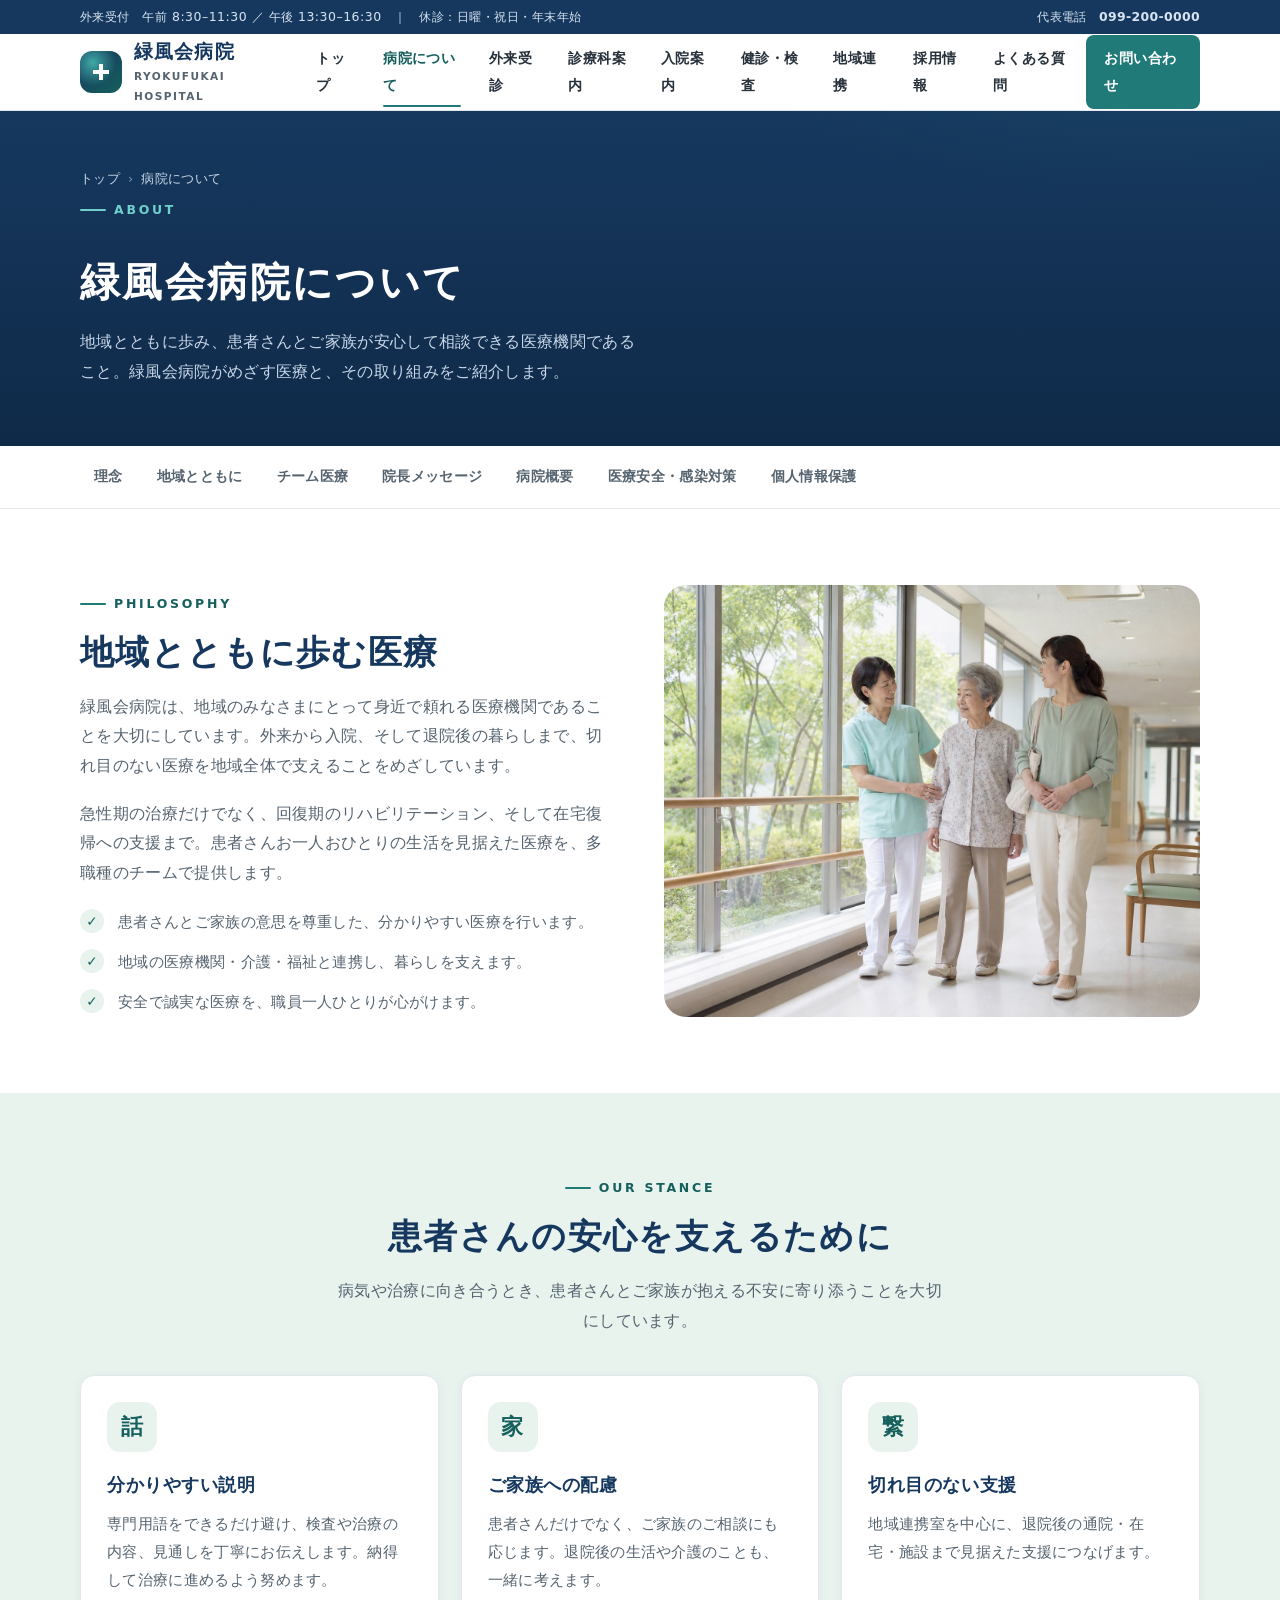
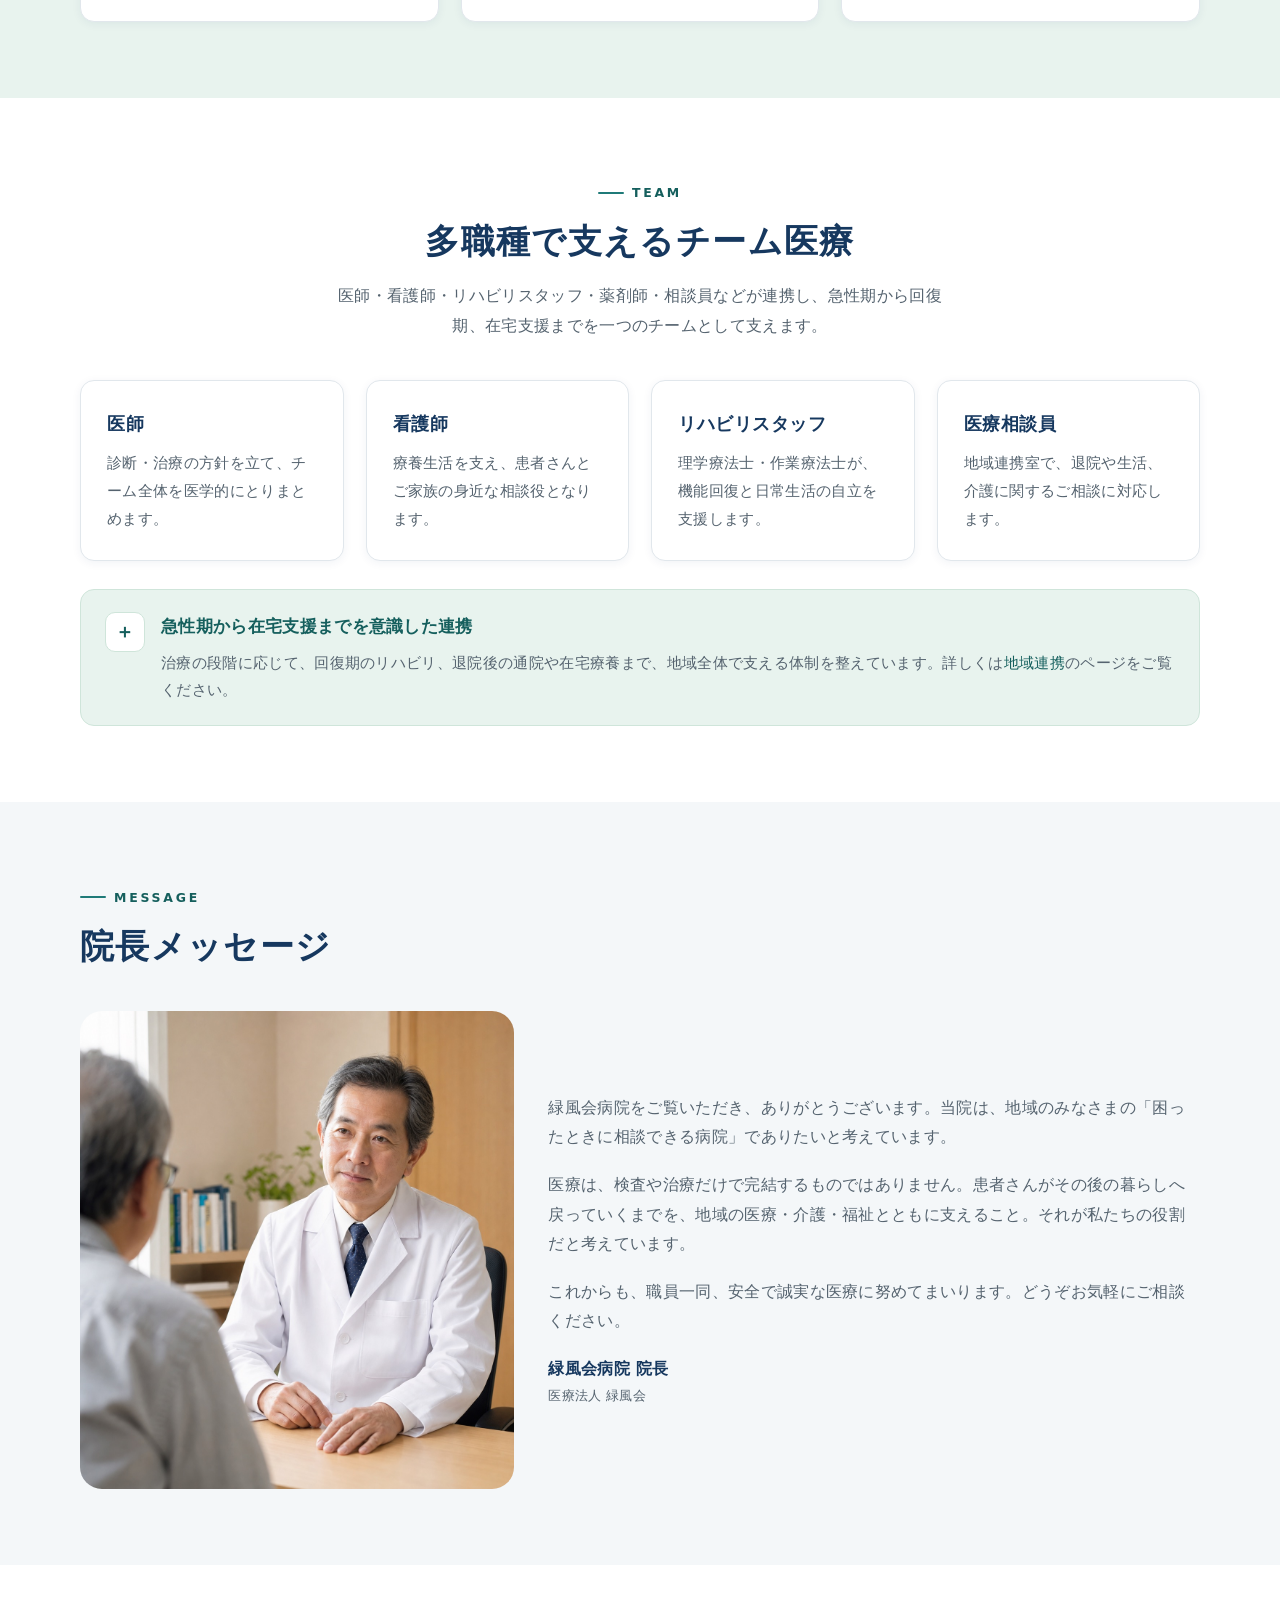
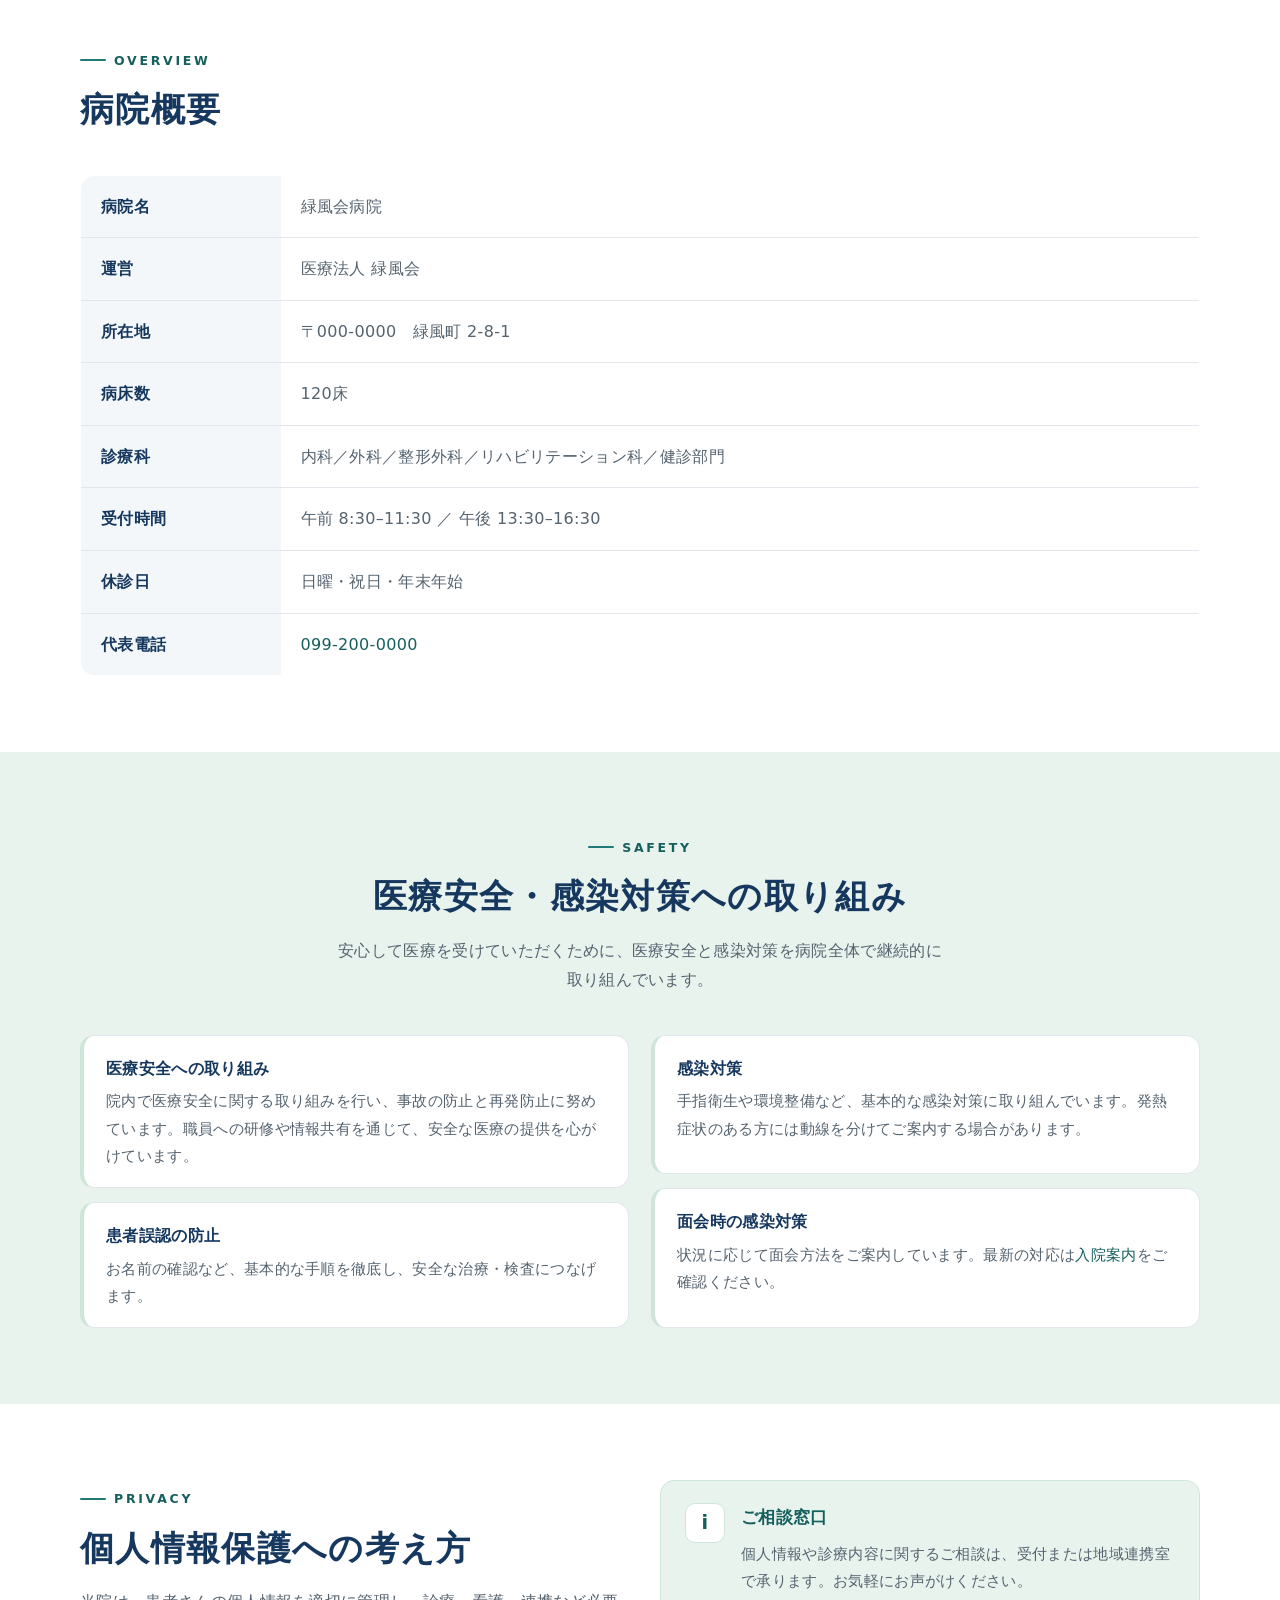
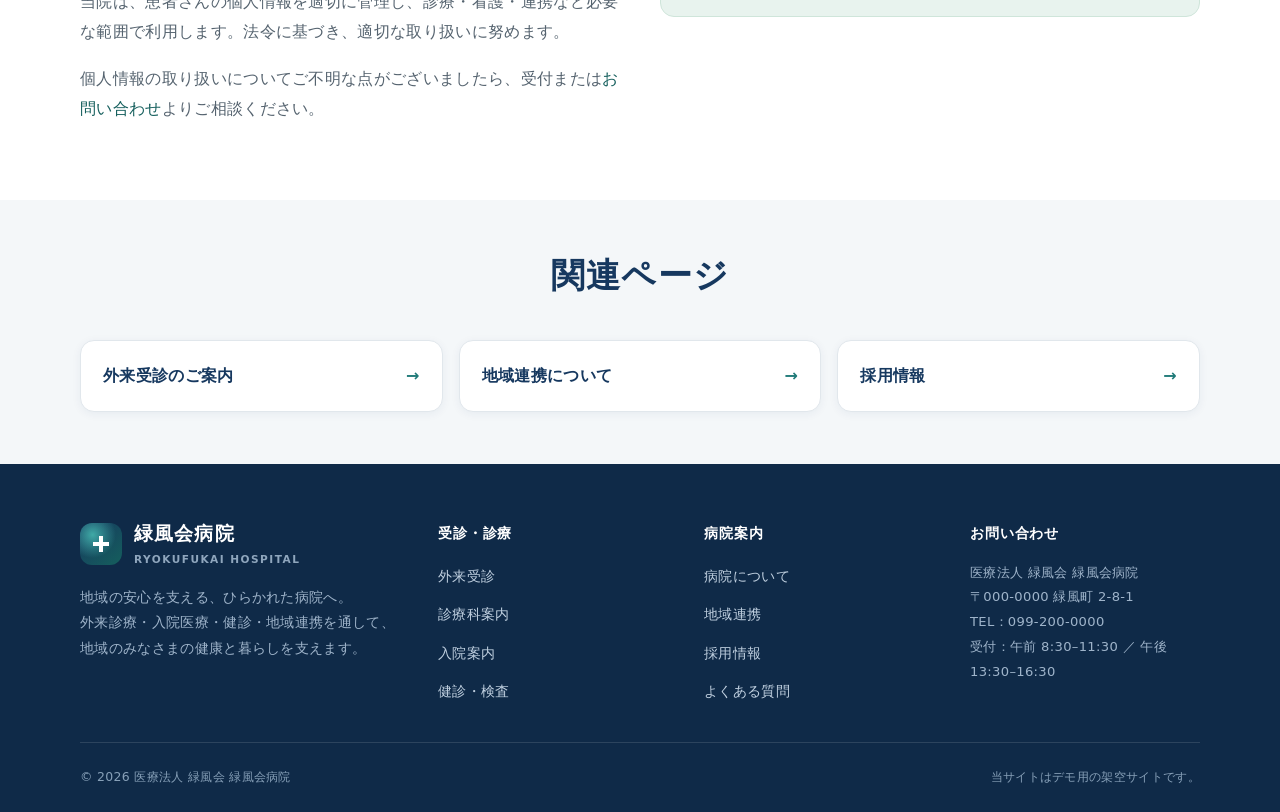
==== commit bb761050: "Add hospital photo visuals" ====
--- a/about.html
+++ b/about.html
@@ -77,8 +77,8 @@
             <li>安全で誠実な医療を、職員一人ひとりが心がけます。</li>
           </ul>
         </div>
-        <div class="imgframe reveal" style="border-radius:var(--radius-lg);aspect-ratio:4/3.2;" role="img" aria-label="病院の外観・地域イメージ">
-          <!-- 写真差し替え用: assets/images/about-hospital.jpg -->
+        <div class="imgframe imgframe--image reveal" style="border-radius:var(--radius-lg);aspect-ratio:4/3.2;" role="img" aria-label="患者さんとご家族に寄り添う病院スタッフのイメージ">
+          <img src="assets/images/about-hospital.jpg" alt="" width="1402" height="1122" loading="lazy" decoding="async">
         </div>
       </div>
     </div>
@@ -144,8 +144,8 @@
         <h2 class="section-title">院長メッセージ</h2>
       </div>
       <div class="message-box reveal">
-        <div class="imgframe" role="img" aria-label="院長の写真">
-          <!-- 写真差し替え用: assets/images/recruit-staff.jpg などに差し替え可 -->
+        <div class="imgframe imgframe--image" role="img" aria-label="患者さんと対話する院長のイメージ">
+          <img src="assets/images/hospital-director.jpg" alt="" width="1196" height="1315" loading="lazy" decoding="async">
         </div>
         <blockquote class="prose">
           <p>緑風会病院をご覧いただき、ありがとうございます。当院は、地域のみなさまの「困ったときに相談できる病院」でありたいと考えています。</p>
--- a/style.css
+++ b/style.css
@@ -257,6 +257,8 @@
 }
 /* 実画像が入ったら背景に */
 .imgframe img { position: absolute; inset: 0; width: 100%; height: 100%; object-fit: cover; }
+.imgframe--image { overflow: hidden; background: none; }
+.imgframe--image::before, .imgframe--image::after { display: none; }
 
 /* ========================================================
    お知らせ
@@ -535,6 +537,8 @@
     repeating-linear-gradient(90deg, #e9eff2 0 38px, #eef3f5 38px 39px);
   display: grid; place-items: center; color: var(--gray-mid); font-size: .85rem; font-weight: 600;
 }
+.map-frame--image { position: relative; background: none; }
+.map-frame--image img { position: absolute; inset: 0; width: 100%; height: 100%; object-fit: cover; }
 
 /* ========================================================
    フッター
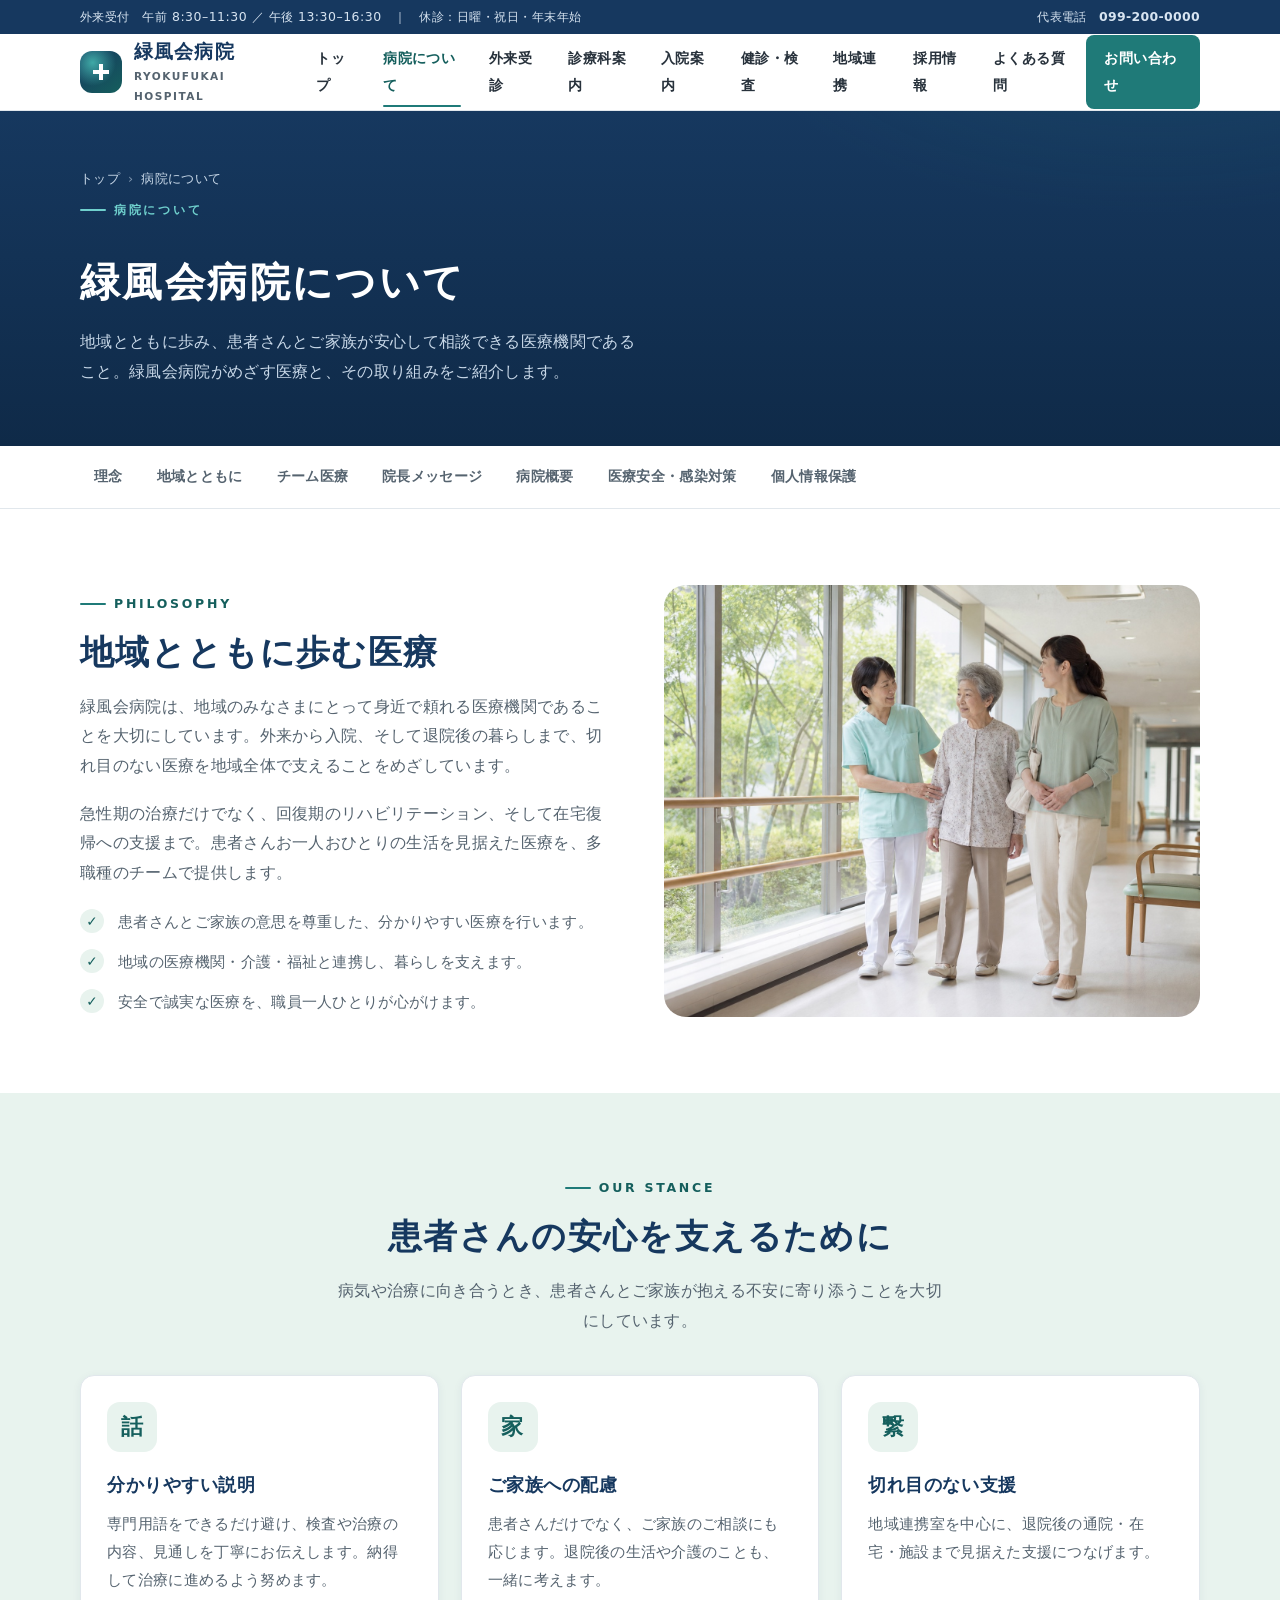
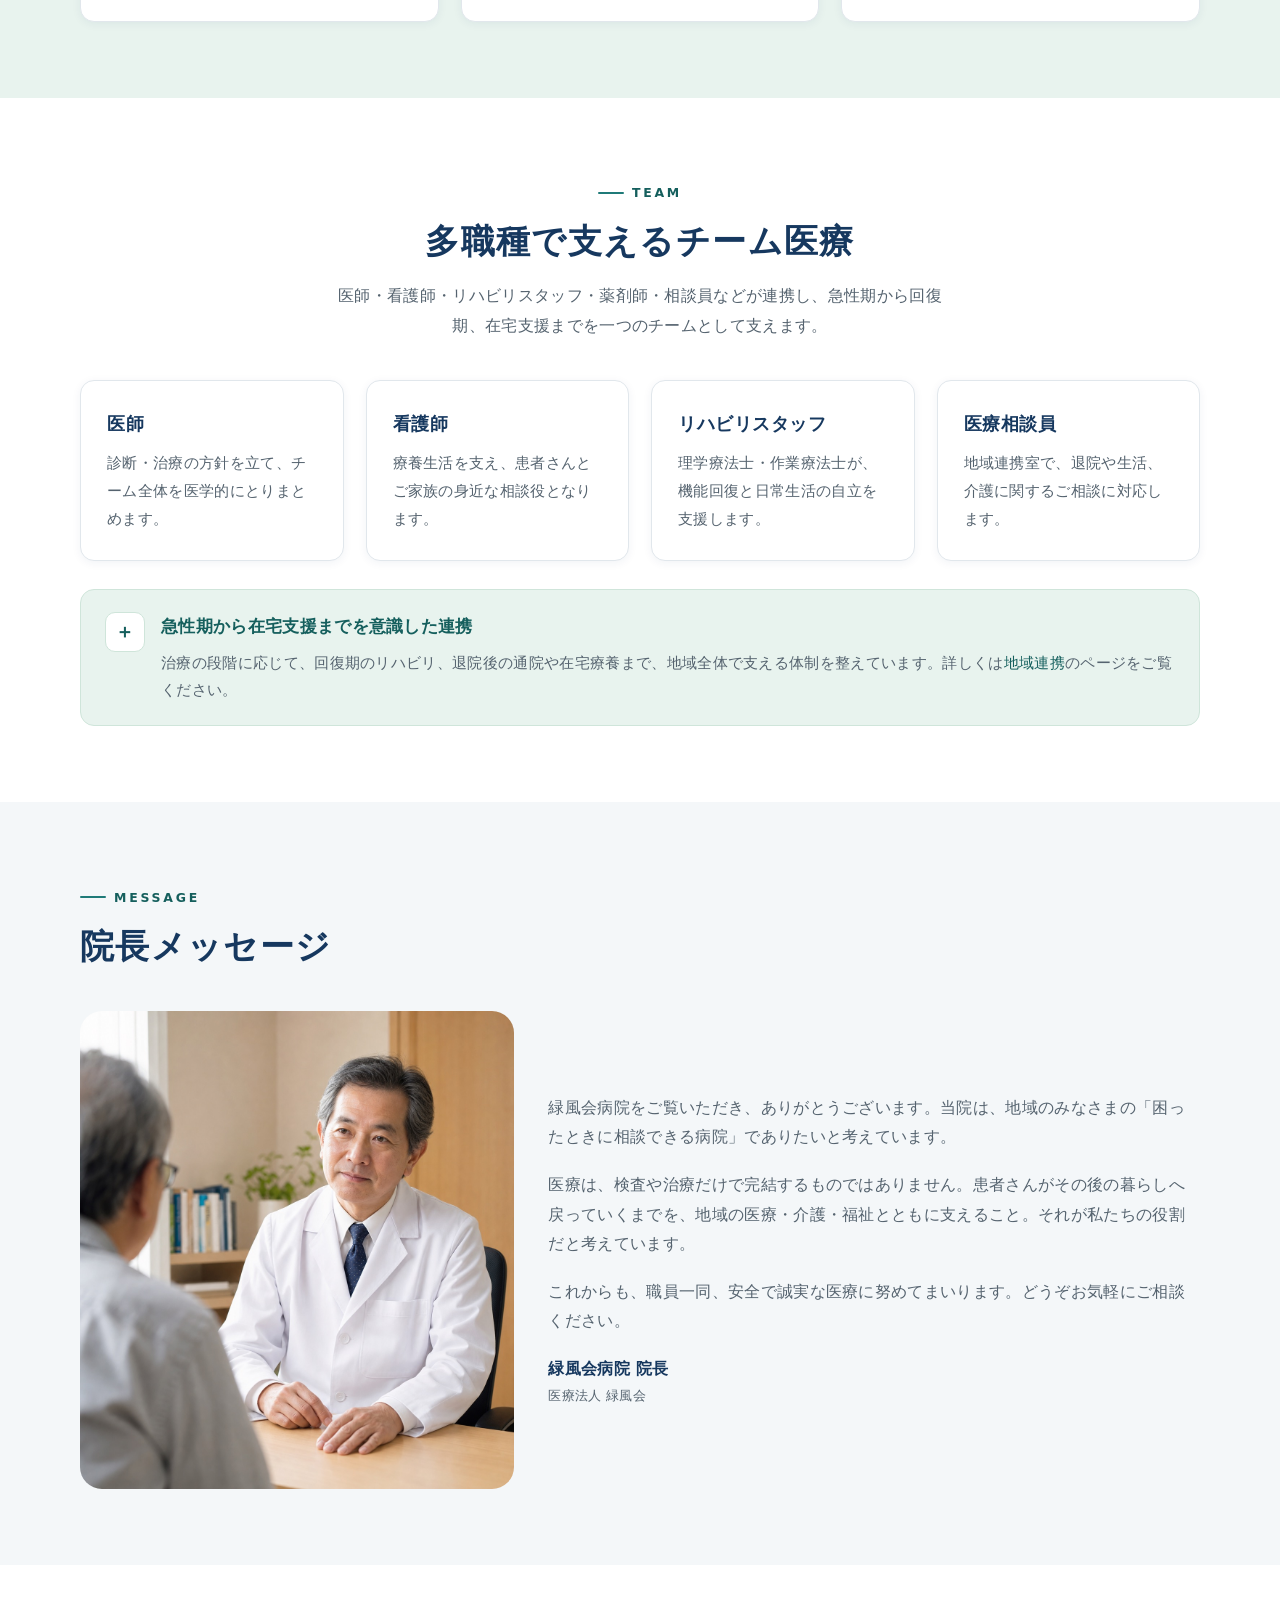
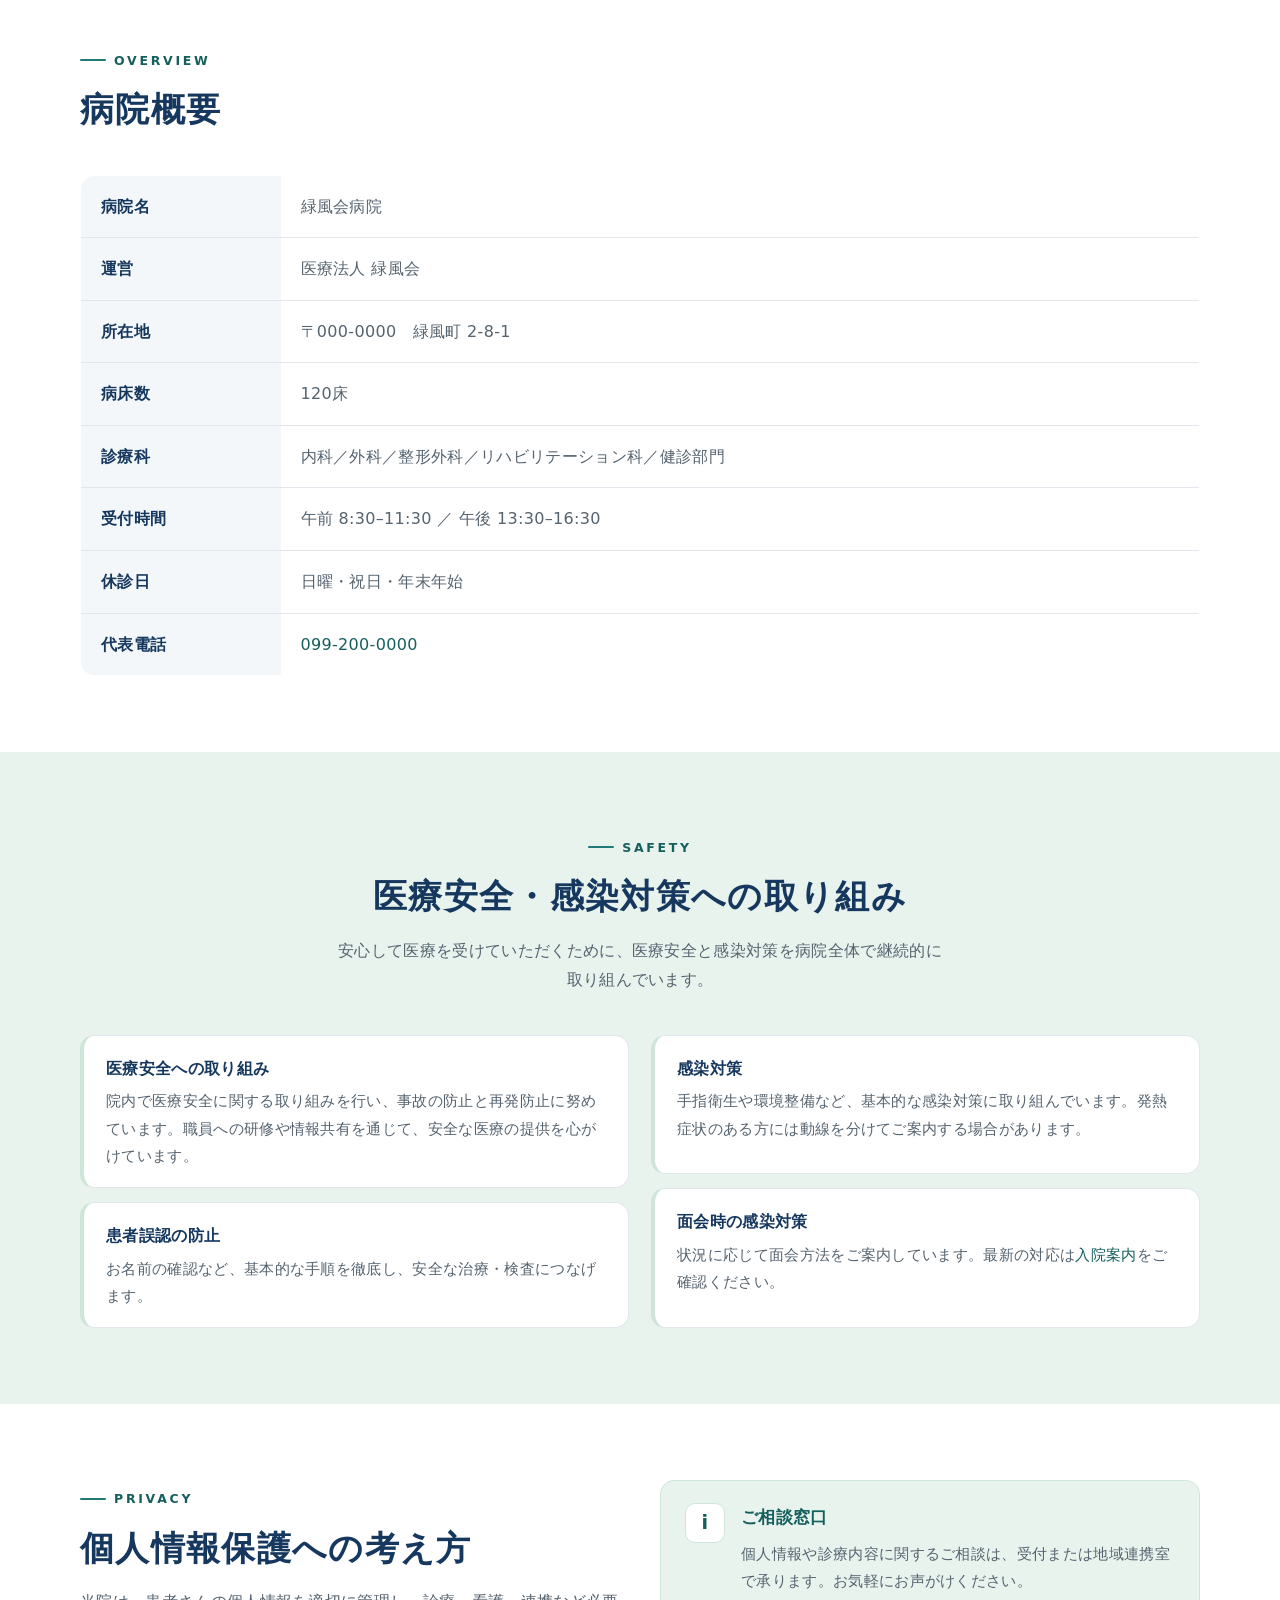
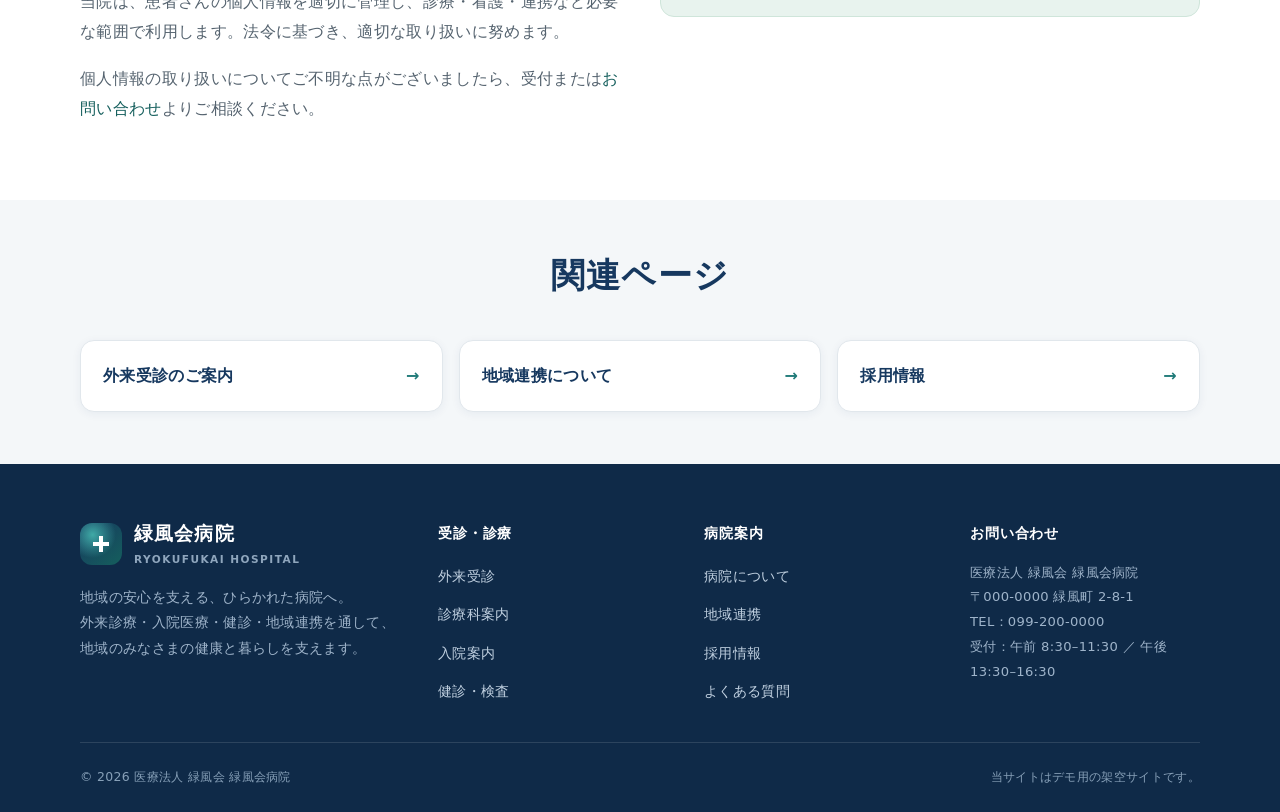
==== commit 138203c3: "Fix hospital flow layout" ====
--- a/about.html
+++ b/about.html
@@ -40,7 +40,7 @@
 <section class="page-hero">
   <div class="wrap">
     <p class="breadcrumb"><a href="index.html">トップ</a><span>›</span>病院について</p>
-    <span class="eyebrow">About</span>
+    <span class="eyebrow">病院について</span>
     <h1>緑風会病院について</h1>
     <p>地域とともに歩み、患者さんとご家族が安心して相談できる医療機関であること。緑風会病院がめざす医療と、その取り組みをご紹介します。</p>
   </div>
@@ -78,7 +78,7 @@
           </ul>
         </div>
         <div class="imgframe imgframe--image reveal" style="border-radius:var(--radius-lg);aspect-ratio:4/3.2;" role="img" aria-label="患者さんとご家族に寄り添う病院スタッフのイメージ">
-          <img src="assets/images/about-hospital.jpg" alt="" width="1402" height="1122" loading="lazy" decoding="async">
+          <img src="assets/images/about-hospital.jpg" alt="緑風会病院の明るい院内" width="1402" height="1122" loading="lazy" decoding="async">
         </div>
       </div>
     </div>
@@ -145,7 +145,7 @@
       </div>
       <div class="message-box reveal">
         <div class="imgframe imgframe--image" role="img" aria-label="患者さんと対話する院長のイメージ">
-          <img src="assets/images/hospital-director.jpg" alt="" width="1196" height="1315" loading="lazy" decoding="async">
+          <img src="assets/images/hospital-director.jpg" alt="緑風会病院の院長" width="1196" height="1315" loading="lazy" decoding="async">
         </div>
         <blockquote class="prose">
           <p>緑風会病院をご覧いただき、ありがとうございます。当院は、地域のみなさまの「困ったときに相談できる病院」でありたいと考えています。</p>
--- a/style.css
+++ b/style.css
@@ -224,7 +224,7 @@
 .hours-float {
   background: #fff; border-radius: var(--radius); box-shadow: var(--shadow);
   border: 1px solid var(--gray-line); padding: 20px 22px;
-  position: absolute; right: -8px; bottom: -28px; width: min(330px, 86%);
+  width: 100%; margin-top: 20px;
 }
 .hours-float h3 { margin: 0 0 10px; font-size: .95rem; color: var(--navy); display: flex; align-items: center; gap: 8px; }
 .hours-float h3 .dot { width: 9px; height: 9px; border-radius: 50%; background: var(--teal); }
@@ -357,21 +357,23 @@
    ======================================================== */
 .steps { list-style: none; counter-reset: step; margin: 0; padding: 0; display: grid; gap: 16px; }
 .steps li {
-  display: grid; grid-template-columns: 56px 1fr; gap: 18px; align-items: flex-start;
+  display: grid; grid-template-columns: 56px minmax(0, 1fr); column-gap: 18px; row-gap: 4px; align-items: start;
   background: #fff; border: 1px solid var(--gray-line); border-radius: var(--radius); padding: 20px 22px;
   position: relative;
 }
 .steps li::before {
   counter-increment: step; content: counter(step);
+  grid-column: 1; grid-row: 1 / span 2; align-self: start;
   width: 44px; height: 44px; border-radius: 50%; display: grid; place-items: center;
   background: var(--navy); color: #fff; font-weight: 700; font-family: var(--serif); font-size: 1.1rem;
 }
-.steps li h4 { margin: 0 0 4px; color: var(--navy); font-size: 1.02rem; }
-.steps li p { margin: 0; color: var(--ink-soft); font-size: .9rem; }
+.steps li h4 { grid-column: 2; align-self: start; margin: 0; color: var(--navy); font-size: 1.02rem; }
+.steps li p { grid-column: 2; min-width: 0; margin: 0; color: var(--ink-soft); font-size: .9rem; line-height: 1.7; }
 .steps--row { grid-template-columns: repeat(3, 1fr); }
 @media (min-width: 781px) {
   .steps--row li { grid-template-columns: 1fr; text-align: center; }
-  .steps--row li::before { margin: 0 auto 8px; }
+  .steps--row li::before { grid-column: 1; grid-row: auto; margin: 0 auto 8px; }
+  .steps--row li h4, .steps--row li p { grid-column: 1; align-self: auto; }
 }
 
 /* ========================================================
@@ -473,6 +475,11 @@
    FAQ アコーディオン
    ======================================================== */
 .faq { display: grid; gap: 14px; }
+.faq-category {
+  margin: 28px 0 2px; padding: 0 0 10px 14px; border-left: 4px solid var(--teal);
+  border-bottom: 1px solid var(--green-line); color: var(--navy); font-size: 1.22rem;
+}
+.faq-category:first-child { margin-top: 0; }
 .faq__item { background: #fff; border: 1px solid var(--gray-line); border-radius: var(--radius); overflow: hidden; }
 .faq__q {
   width: 100%; text-align: left; background: none; border: 0; cursor: pointer;
@@ -528,6 +535,29 @@
 .contact-card h3 { margin: 0 0 4px; color: var(--navy); font-size: 1rem; }
 .contact-card .tel { font-size: 1.5rem; font-weight: 800; color: var(--teal-deep); letter-spacing: .03em; font-variant-numeric: tabular-nums; }
 .contact-card p { margin: 4px 0 0; font-size: .85rem; color: var(--ink-soft); }
+
+/* 外来担当・健診比較（PCは表、スマホはカード） */
+.schedule-list, .comparison-list { border: 1px solid var(--gray-line); border-radius: var(--radius); overflow: hidden; background: #fff; }
+.schedule-row { display: grid; grid-template-columns: 1.3fr 1.2fr 1fr; }
+.comparison-list { margin-top: 30px; }
+.comparison-row { display: grid; grid-template-columns: 1.05fr 1.35fr 1.65fr .7fr .9fr; }
+.schedule-row > *, .comparison-row > * { min-width: 0; padding: 14px 16px; border-bottom: 1px solid var(--gray-line); color: var(--ink-soft); font-size: .9rem; overflow-wrap: anywhere; }
+.schedule-row > * + *, .comparison-row > * + * { border-left: 1px solid var(--gray-line); }
+.schedule-row:last-child > *, .comparison-row:last-child > * { border-bottom: 0; }
+.schedule-row strong, .comparison-row strong { color: var(--navy); background: var(--gray-bg); }
+.schedule-head, .comparison-head { background: var(--navy); }
+.schedule-head span, .comparison-head span { color: #fff; border-color: rgba(255,255,255,.18); font-weight: 700; }
+.demo-note { margin: 14px 0 0; color: var(--ink-soft); font-size: .82rem; }
+
+/* 募集要項 */
+.job-grid { display: grid; grid-template-columns: repeat(2, 1fr); gap: 20px; }
+.job-card { display: flex; flex-direction: column; background: #fff; border: 1px solid var(--gray-line); border-top: 4px solid var(--teal); border-radius: var(--radius); padding: 26px; box-shadow: var(--shadow-sm); }
+.job-card h3 { margin: 0 0 16px; color: var(--navy); font-size: 1.2rem; }
+.job-card dl { margin: 0 0 22px; display: grid; gap: 12px; }
+.job-card dl div { display: grid; grid-template-columns: 7em 1fr; gap: 10px; }
+.job-card dt { color: var(--teal-deep); font-weight: 700; font-size: .86rem; }
+.job-card dd { margin: 0; color: var(--ink-soft); font-size: .88rem; }
+.job-card .btn { margin-top: auto; align-self: flex-start; }
 
 /* アクセス地図風プレースホルダー */
 .map-frame { border-radius: var(--radius); overflow: hidden; min-height: 280px; border: 1px solid var(--gray-line);
@@ -615,6 +645,15 @@
   .steps--row { grid-template-columns: 1fr; }
   .footer-grid { grid-template-columns: 1fr; }
   .contact-grid { grid-template-columns: 1fr; }
+  .job-grid { grid-template-columns: 1fr; }
+  .schedule-list, .comparison-list { border: 0; overflow: visible; background: transparent; display: grid; gap: 14px; }
+  .schedule-head, .comparison-head { display: none; }
+  .schedule-row, .comparison-row { display: grid; grid-template-columns: 1fr; background: #fff; border: 1px solid var(--gray-line); border-radius: 12px; overflow: hidden; }
+  .schedule-row > *, .comparison-row > * { padding: 11px 16px; border: 0; border-bottom: 1px solid var(--gray-line); }
+  .schedule-row > * + *, .comparison-row > * + * { border-left: 0; }
+  .schedule-row strong, .comparison-row strong { padding: 14px 16px; }
+  .schedule-row span::before, .comparison-row span::before { content: attr(data-label); display: inline-block; min-width: 7em; margin-right: 8px; color: var(--teal-deep); font-weight: 700; font-size: .78rem; }
+  .schedule-row > *:last-child, .comparison-row > *:last-child { border-bottom: 0; }
   .cta-band { padding: 34px 22px; }
   .form-card { padding: 24px; }
   .news-list li { grid-template-columns: 1fr; gap: 6px; padding: 14px 4px; }
@@ -629,6 +668,12 @@
 }
 
 @media (max-width: 420px) {
+  .wrap { width: min(var(--wrap), 90%); }
+  .topbar { font-size: .72rem; }
+  .header-inner { min-height: 64px; }
+  .brand__name { font-size: 1rem; }
+  .card, .job-card, .contact-card { padding: 20px; }
+  .job-card dl div { grid-template-columns: 1fr; gap: 2px; }
   .btn { width: 100%; }
   .btn-row .btn { flex: 1 1 100%; }
 }
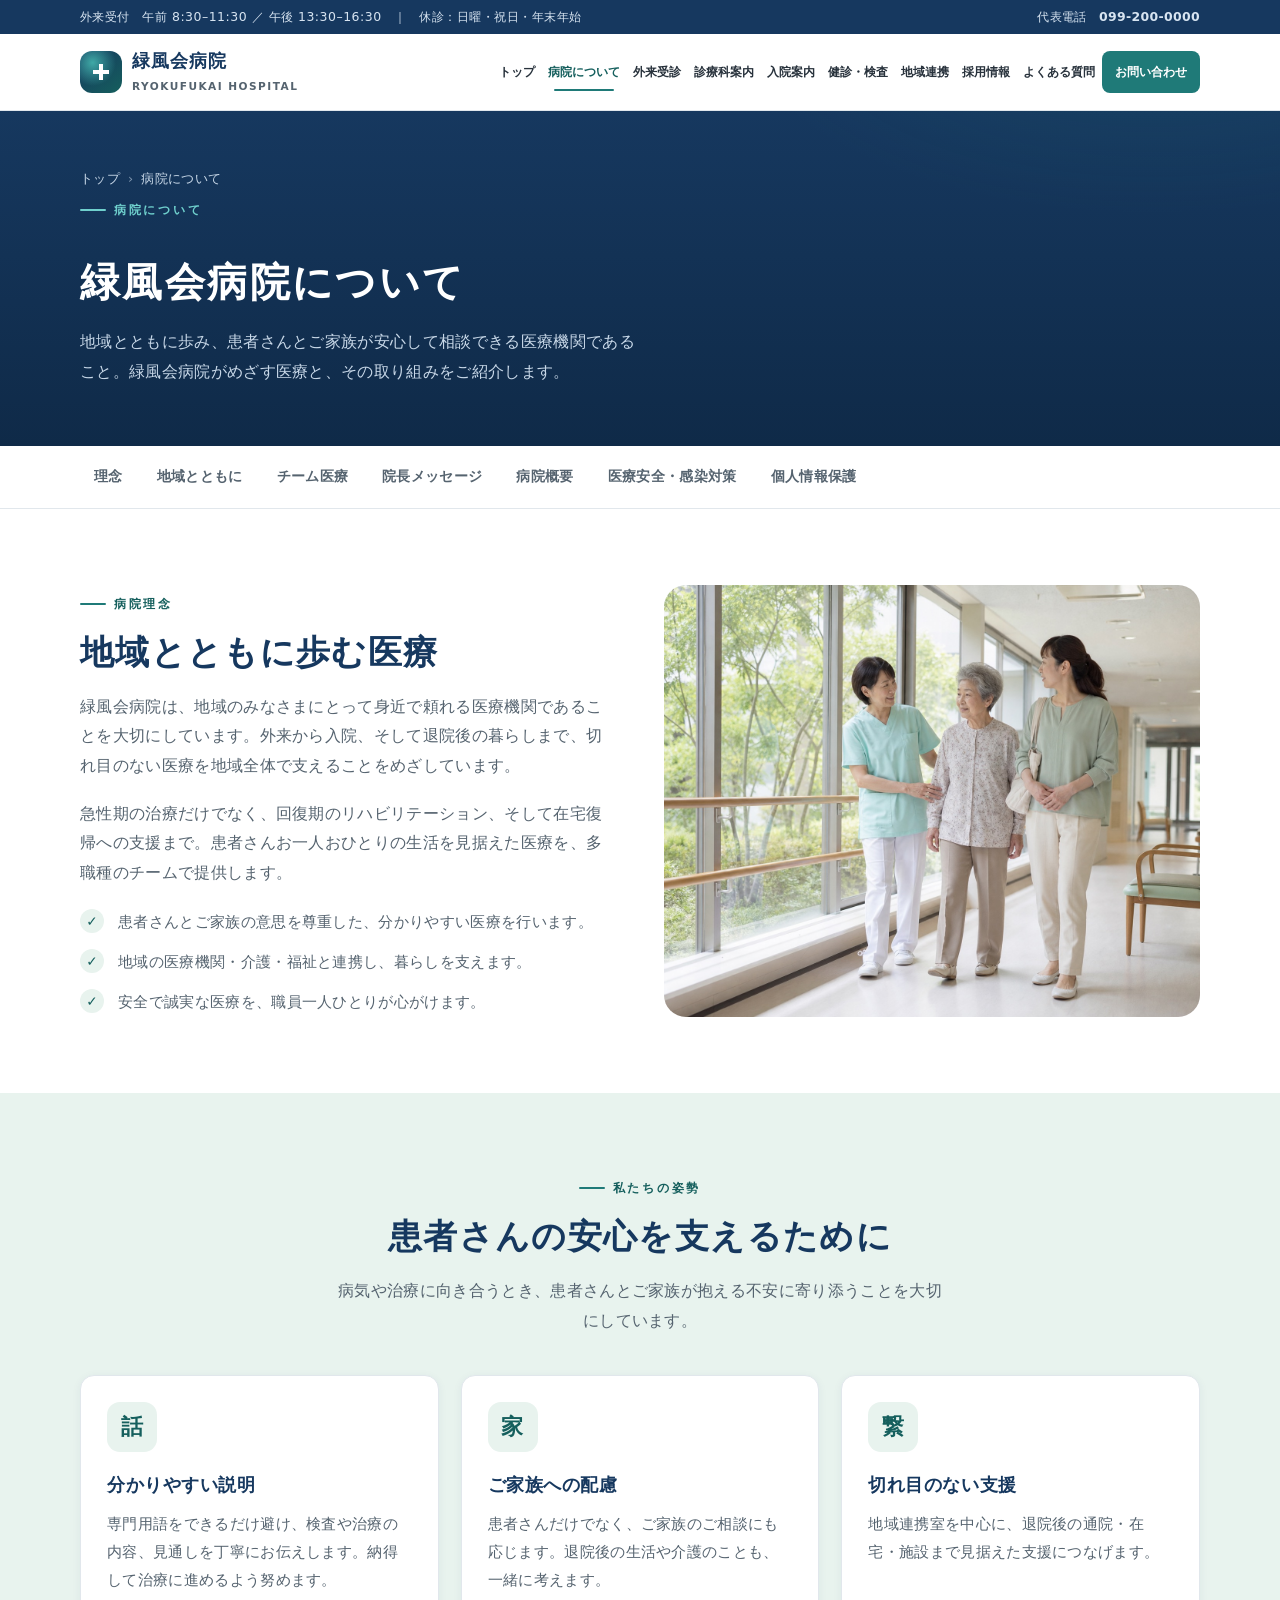
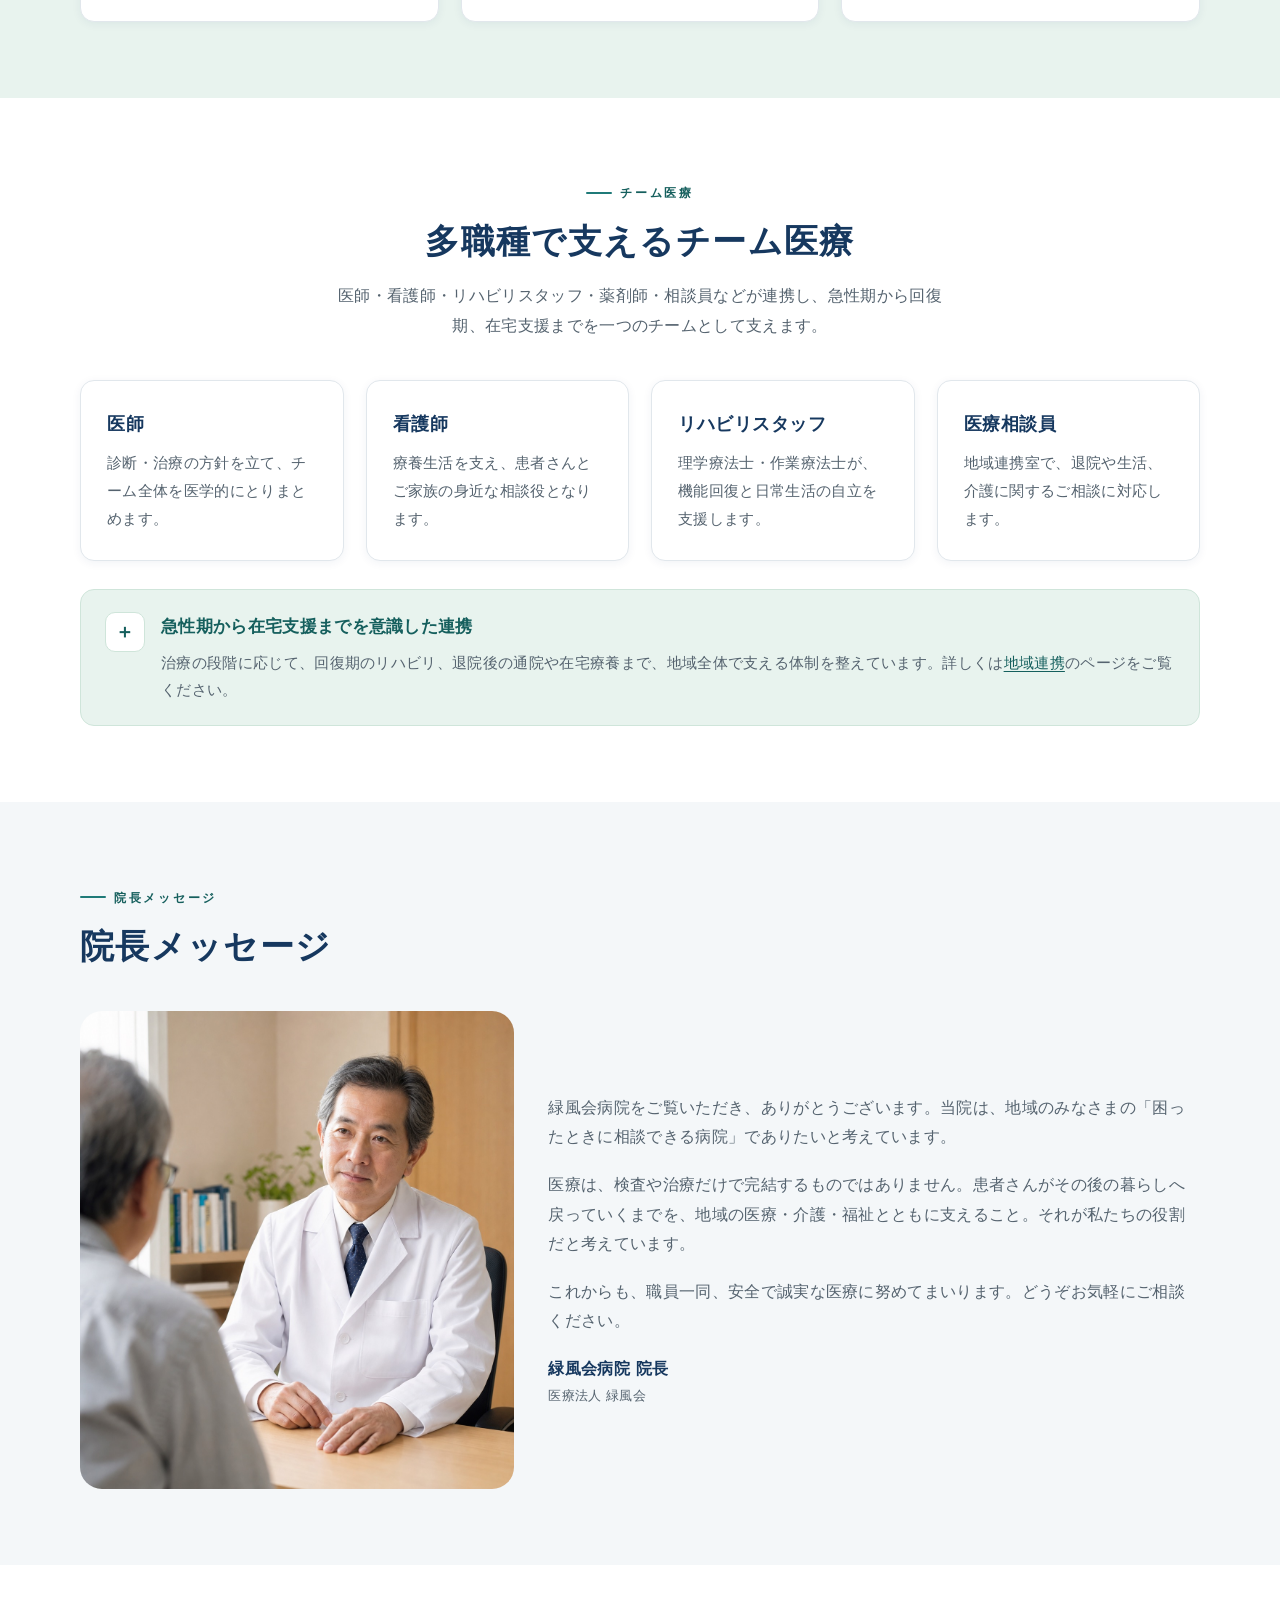
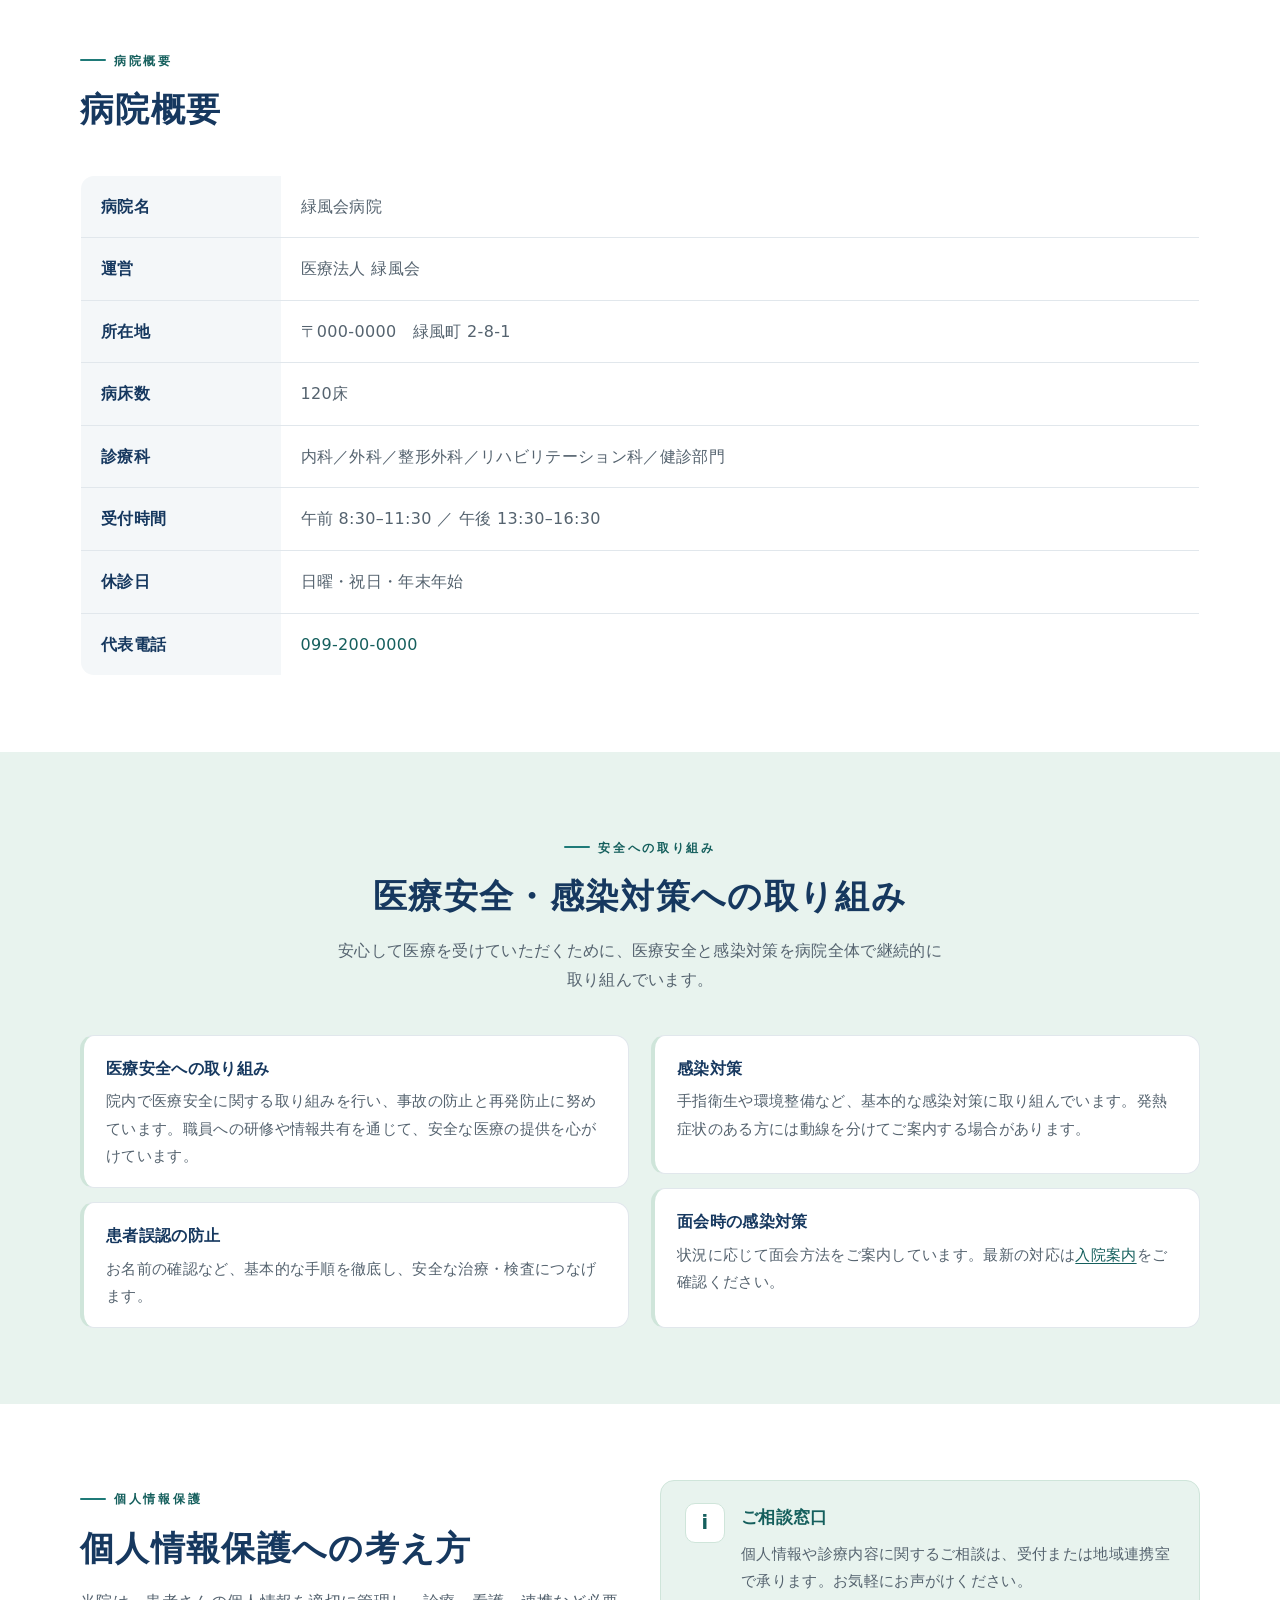
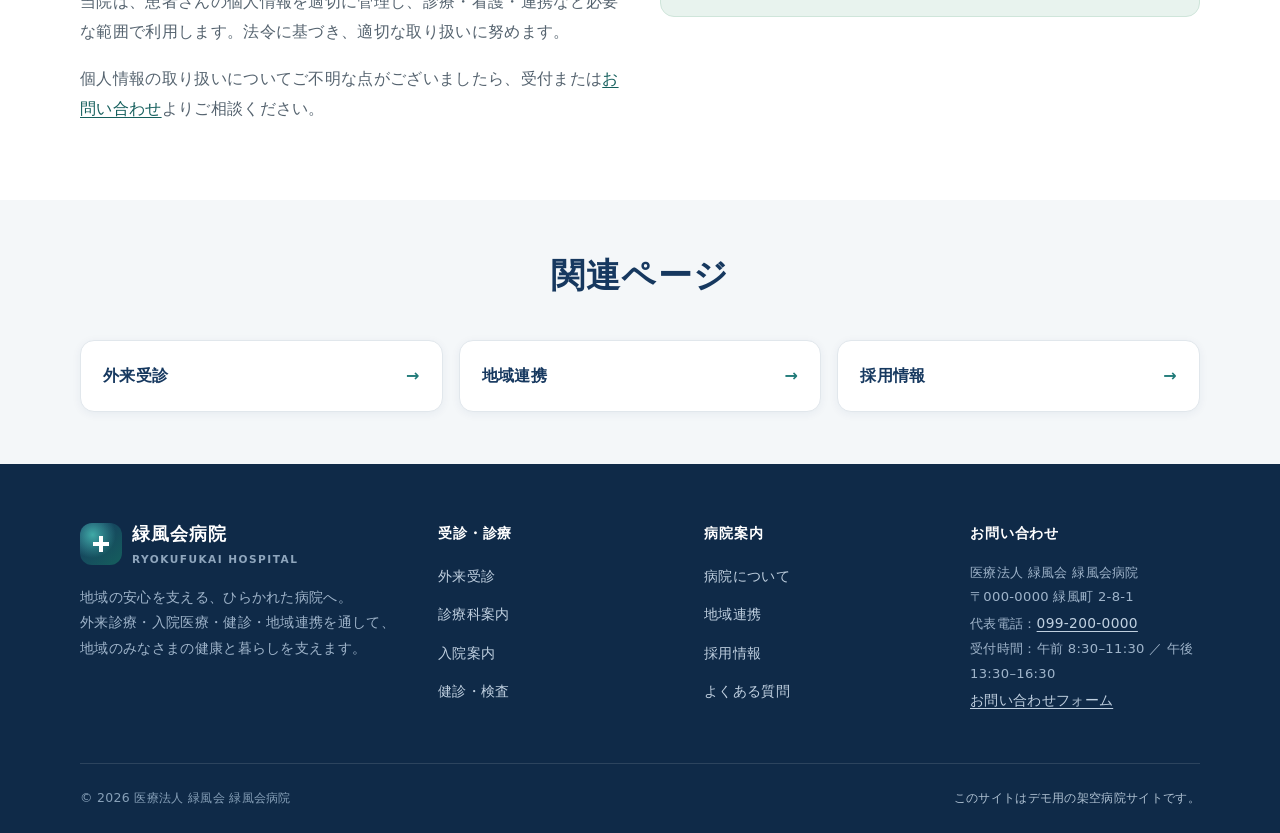
==== commit 6c6ce0b3: "Final polish for Ryokufukai Hospital site" ====
--- a/about.html
+++ b/about.html
@@ -5,6 +5,12 @@
 <meta name="viewport" content="width=device-width, initial-scale=1.0">
 <title>病院について｜緑風会病院</title>
 <meta name="description" content="緑風会病院の理念、地域医療への想い、多職種で支えるチーム医療、病院概要、院長メッセージ、医療安全・感染対策・個人情報保護への取り組みをご紹介します。">
+<meta property="og:title" content="病院について｜緑風会病院">
+<meta property="og:description" content="緑風会病院の理念、地域医療への想い、多職種で支えるチーム医療、病院概要、院長メッセージ、医療安全・感染対策・個人情報保護への取り組みをご紹介します。">
+<meta property="og:type" content="website">
+<meta property="og:url" content="https://aicmode.github.io/RYOKUFUKAI-HOSPITAL/about.html">
+<meta property="og:site_name" content="緑風会病院">
+<meta name="twitter:card" content="summary">
 <link rel="stylesheet" href="style.css">
 </head>
 <body>
@@ -65,7 +71,7 @@
     <div class="wrap">
       <div class="grid grid--2" style="align-items:center;gap:48px;">
         <div class="reveal">
-          <span class="eyebrow">Philosophy</span>
+          <span class="eyebrow">病院理念</span>
           <h2 class="section-title">地域とともに歩む医療</h2>
           <div class="prose">
             <p>緑風会病院は、地域のみなさまにとって身近で頼れる医療機関であることを大切にしています。外来から入院、そして退院後の暮らしまで、切れ目のない医療を地域全体で支えることをめざしています。</p>
@@ -88,7 +94,7 @@
   <section class="section section--green" id="community">
     <div class="wrap">
       <div class="section-head section-head--center">
-        <span class="eyebrow">Our Stance</span>
+        <span class="eyebrow">私たちの姿勢</span>
         <h2 class="section-title">患者さんの安心を支えるために</h2>
         <p class="section-lead">病気や治療に向き合うとき、患者さんとご家族が抱える不安に寄り添うことを大切にしています。</p>
       </div>
@@ -116,7 +122,7 @@
   <section class="section" id="team">
     <div class="wrap">
       <div class="section-head section-head--center">
-        <span class="eyebrow">Team</span>
+        <span class="eyebrow">チーム医療</span>
         <h2 class="section-title">多職種で支えるチーム医療</h2>
         <p class="section-lead">医師・看護師・リハビリスタッフ・薬剤師・相談員などが連携し、急性期から回復期、在宅支援までを一つのチームとして支えます。</p>
       </div>
@@ -140,7 +146,7 @@
   <section class="section section--gray" id="message">
     <div class="wrap">
       <div class="section-head">
-        <span class="eyebrow">Message</span>
+        <span class="eyebrow">院長メッセージ</span>
         <h2 class="section-title">院長メッセージ</h2>
       </div>
       <div class="message-box reveal">
@@ -161,7 +167,7 @@
   <section class="section" id="overview">
     <div class="wrap">
       <div class="section-head">
-        <span class="eyebrow">Overview</span>
+        <span class="eyebrow">病院概要</span>
         <h2 class="section-title">病院概要</h2>
       </div>
       <table class="overview-table reveal">
@@ -183,7 +189,7 @@
   <section class="section section--green" id="safety">
     <div class="wrap">
       <div class="section-head section-head--center">
-        <span class="eyebrow">Safety</span>
+        <span class="eyebrow">安全への取り組み</span>
         <h2 class="section-title">医療安全・感染対策への取り組み</h2>
         <p class="section-lead">安心して医療を受けていただくために、医療安全と感染対策を病院全体で継続的に取り組んでいます。</p>
       </div>
@@ -205,7 +211,7 @@
     <div class="wrap">
       <div class="grid grid--2" style="gap:40px;align-items:flex-start;">
         <div class="reveal">
-          <span class="eyebrow">Privacy</span>
+          <span class="eyebrow">個人情報保護</span>
           <h2 class="section-title">個人情報保護への考え方</h2>
           <div class="prose">
             <p>当院は、患者さんの個人情報を適切に管理し、診療・看護・連携など必要な範囲で利用します。法令に基づき、適切な取り扱いに努めます。</p>
@@ -228,8 +234,8 @@
     <div class="wrap">
       <div class="section-head section-head--center"><h2 class="section-title">関連ページ</h2></div>
       <div class="related reveal">
-        <a href="outpatient.html">外来受診のご案内 <span aria-hidden="true">→</span></a>
-        <a href="cooperation.html">地域連携について <span aria-hidden="true">→</span></a>
+        <a href="outpatient.html">外来受診 <span aria-hidden="true">→</span></a>
+        <a href="cooperation.html">地域連携 <span aria-hidden="true">→</span></a>
         <a href="recruit.html">採用情報 <span aria-hidden="true">→</span></a>
       </div>
     </div>
@@ -270,14 +276,15 @@
         <p class="footer-meta">
           医療法人 緑風会 緑風会病院<br>
           〒000-0000 緑風町 2-8-1<br>
-          TEL：099-200-0000<br>
-          受付：午前 8:30–11:30 ／ 午後 13:30–16:30
+          代表電話：<a href="tel:0992000000">099-200-0000</a><br>
+          受付時間：午前 8:30–11:30 ／ 午後 13:30–16:30<br>
+          <a href="contact.html">お問い合わせフォーム</a>
         </p>
       </div>
     </div>
     <div class="footer-bottom">
       <span>© <span id="year">2026</span> 医療法人 緑風会 緑風会病院</span>
-      <span>当サイトはデモ用の架空サイトです。</span>
+      <span class="footer-demo">このサイトはデモ用の架空病院サイトです。</span>
     </div>
   </div>
 </footer>
--- a/style.css
+++ b/style.css
@@ -18,7 +18,7 @@
   --ink-soft: #55636f;
   --gray-bg: #f4f7f9;
   --gray-line: #e1e7ec;
-  --gray-mid: #9aa6b1;
+  --gray-mid: #6f7c87;
   --white: #ffffff;
   --warn-bg: #fff4e9;
   --warn-line: #f3d3ad;
@@ -31,6 +31,7 @@
   --shadow-sm: 0 2px 10px rgba(22, 56, 95, .06);
   --shadow: 0 12px 34px rgba(22, 56, 95, .10);
   --header-h: 76px;
+  --header-offset: 110px;
 
   --serif: "Hiragino Mincho ProN", "Yu Mincho", serif;
   --sans: "Hiragino Kaku Gothic ProN", "Hiragino Sans", "Yu Gothic", "Meiryo", system-ui, sans-serif;
@@ -39,6 +40,7 @@
 * { box-sizing: border-box; }
 
 html { scroll-behavior: smooth; }
+html { scroll-padding-top: calc(var(--header-offset) + 20px); }
 
 body {
   margin: 0;
@@ -55,6 +57,15 @@
 img { max-width: 100%; display: block; }
 a { color: var(--teal-deep); text-decoration: none; }
 a:hover { text-decoration: underline; }
+a:focus-visible,
+button:focus-visible,
+input:focus-visible,
+select:focus-visible,
+textarea:focus-visible {
+  outline: 3px solid #f0a43c;
+  outline-offset: 3px;
+}
+main p a, main li a, .faq__a a, .form-note a { text-decoration: underline; text-underline-offset: .18em; }
 
 .wrap { width: min(var(--wrap), 92%); margin-inline: auto; }
 .section { padding: 76px 0; }
@@ -105,9 +116,9 @@
 
 .header-inner {
   display: flex; align-items: center; justify-content: space-between;
-  min-height: var(--header-h); gap: 20px;
-}
-.brand { display: flex; align-items: center; gap: 12px; }
+  min-height: var(--header-h); gap: 14px;
+}
+.brand { display: flex; align-items: center; gap: 10px; flex: 0 0 auto; }
 .brand__mark {
   width: 42px; height: 42px; border-radius: 12px; flex: 0 0 auto;
   background:
@@ -123,13 +134,13 @@
     linear-gradient(#fff, #fff) center/4px 16px no-repeat;
   border-radius: 2px;
 }
-.brand__name { font-size: 1.18rem; font-weight: 700; color: var(--navy); letter-spacing: .06em; line-height: 1.2; }
+.brand__name { font-size: 1.1rem; font-weight: 700; color: var(--navy); letter-spacing: .05em; line-height: 1.2; white-space: nowrap; }
 .brand__sub { display: block; font-size: .66rem; color: var(--ink-soft); letter-spacing: .14em; font-weight: 600; }
 
-.gnav { display: flex; align-items: center; gap: 4px; }
+.gnav { display: flex; align-items: center; justify-content: flex-end; gap: 1px; min-width: 0; }
 .gnav a {
-  color: var(--ink); font-size: .9rem; font-weight: 600; padding: 10px 12px;
-  border-radius: 8px; position: relative; letter-spacing: .03em;
+  color: var(--ink); font-size: .78rem; font-weight: 600; padding: 9px 6px;
+  border-radius: 8px; position: relative; letter-spacing: 0; white-space: nowrap; flex: 0 0 auto;
 }
 .gnav a:hover { background: var(--green-pale); text-decoration: none; color: var(--teal-deep); }
 .gnav a.active { color: var(--teal-deep); }
@@ -138,7 +149,7 @@
   background: var(--teal); border-radius: 2px;
 }
 .header-cta {
-  background: var(--teal); color: #fff !important; padding: 10px 18px !important;
+  background: var(--teal); color: #fff !important; padding: 9px 13px !important;
   border-radius: 999px; font-weight: 700;
 }
 .header-cta:hover { background: var(--teal-deep); }
@@ -440,7 +451,7 @@
 .breadcrumb span { margin: 0 8px; opacity: .6; }
 
 /* アンカーセクションナビ */
-.subnav { background: #fff; border-bottom: 1px solid var(--gray-line); position: sticky; top: var(--header-h); z-index: 40; }
+.subnav { background: #fff; border-bottom: 1px solid var(--gray-line); position: sticky; top: var(--header-offset); z-index: 40; }
 .subnav .wrap { display: flex; gap: 6px; overflow-x: auto; padding: 10px 0; }
 .subnav a { white-space: nowrap; font-size: .85rem; font-weight: 600; color: var(--ink-soft); padding: 8px 14px; border-radius: 999px; }
 .subnav a:hover { background: var(--green-pale); color: var(--teal-deep); text-decoration: none; }
@@ -468,7 +479,7 @@
   display: flex; justify-content: space-between; align-items: center; gap: 12px;
   color: var(--navy); font-weight: 700; box-shadow: var(--shadow-sm); transition: .2s;
 }
-.related a:hover { border-color: var(--teal); transform: translateY(-2px); text-decoration: none; }
+.related a:hover { border-color: var(--teal); background: var(--green-pale); transform: translateY(-2px); text-decoration: none; }
 .related a span { color: var(--teal); }
 
 /* ========================================================
@@ -519,6 +530,9 @@
 }
 .field input:focus, .field select:focus, .field textarea:focus {
   outline: none; border-color: var(--teal); box-shadow: 0 0 0 3px rgba(31,122,120,.14); background: #fff;
+}
+.field input:focus-visible, .field select:focus-visible, .field textarea:focus-visible {
+  outline: 3px solid #f0a43c; outline-offset: 2px;
 }
 .field textarea { min-height: 150px; resize: vertical; }
 .form-note { font-size: .84rem; color: var(--ink-soft); background: var(--gray-bg); border-radius: 10px; padding: 14px 16px; margin-bottom: 22px; }
@@ -583,7 +597,9 @@
 .footer-col a { color: #c0d0e0; font-size: .86rem; }
 .footer-col a:hover { color: #fff; }
 .footer-meta { font-size: .82rem; color: #9fb4ca; line-height: 1.9; }
+.footer-meta a { text-decoration: underline; text-underline-offset: .2em; }
 .footer-bottom { display: flex; justify-content: space-between; gap: 12px; flex-wrap: wrap; padding-top: 22px; font-size: .78rem; color: #87a0b8; }
+.footer-demo { color: #afc1d2; }
 
 /* ========================================================
    スマホ固定CTA
@@ -613,6 +629,25 @@
   .footer-grid { grid-template-columns: 1fr 1fr; gap: 28px; }
   .message-box { grid-template-columns: 1fr; }
   .message-box .imgframe { max-width: 320px; aspect-ratio: 4/3; }
+}
+
+@media (max-width: 1080px) {
+  :root { --header-h: 64px; --header-offset: 98px; }
+  .topbar .wrap { justify-content: center; }
+  .topbar__hours { display: none; }
+  .gnav {
+    position: fixed; inset: var(--header-offset) 0 auto 0; flex-direction: column; align-items: stretch;
+    background: #fff; border-bottom: 1px solid var(--gray-line); padding: 14px; gap: 4px;
+    max-height: calc(100dvh - var(--header-offset)); overflow-y: auto;
+    transform: translateY(-12px); opacity: 0; visibility: hidden; pointer-events: none; transition: .22s;
+    box-shadow: var(--shadow);
+  }
+  .gnav.is-open { transform: none; opacity: 1; visibility: visible; pointer-events: auto; }
+  .gnav a { padding: 12px 14px; border-radius: 10px; font-size: .94rem; }
+  .gnav a.active::after { display: none; }
+  .gnav a.active { background: var(--green-pale); }
+  .header-cta { margin-top: 4px; text-align: center; }
+  .nav-toggle { display: block; flex: 0 0 auto; }
 }
 
 @media (max-width: 860px) {
@@ -624,22 +659,6 @@
 }
 
 @media (max-width: 780px) {
-  :root { --header-h: 64px; }
-  .gnav {
-    position: fixed; inset: var(--header-h) 0 auto 0; flex-direction: column; align-items: stretch;
-    background: #fff; border-bottom: 1px solid var(--gray-line); padding: 14px; gap: 4px;
-    max-height: calc(100vh - var(--header-h)); overflow-y: auto;
-    transform: translateY(-12px); opacity: 0; pointer-events: none; transition: .22s;
-    box-shadow: var(--shadow);
-  }
-  .gnav.is-open { transform: none; opacity: 1; pointer-events: auto; }
-  .gnav a { padding: 13px 14px; border-radius: 10px; font-size: .98rem; }
-  .gnav a.active::after { display: none; }
-  .gnav a.active { background: var(--green-pale); }
-  .header-cta { margin-top: 6px; text-align: center; }
-  .nav-toggle { display: block; }
-  .subnav { top: var(--header-h); }
-
   .section { padding: 52px 0; }
   .grid--2, .grid--3, .grid--4 { grid-template-columns: 1fr; }
   .steps--row { grid-template-columns: 1fr; }
@@ -661,7 +680,7 @@
   .overview-table th { width: 130px; }
 
   .sticky-cta { display: grid; }
-  body { padding-bottom: 72px; }
+  body { padding-bottom: calc(72px + env(safe-area-inset-bottom)); }
   .site-footer { margin-bottom: 0; }
   .topbar .wrap { justify-content: center; }
   .topbar__hours { display: none; }
@@ -676,4 +695,12 @@
   .job-card dl div { grid-template-columns: 1fr; gap: 2px; }
   .btn { width: 100%; }
   .btn-row .btn { flex: 1 1 100%; }
-}
+  .steps li { grid-template-columns: 42px minmax(0, 1fr); gap: 3px 12px; padding: 17px 16px; }
+  .steps li::before { width: 38px; height: 38px; }
+  .faq__q { padding: 18px 48px 18px 50px; }
+  .faq__q::before { left: 14px; top: 17px; }
+  .faq__q::after { right: 18px; }
+  .faq__a-inner { padding: 0 18px 20px 50px; }
+  .faq__a-inner::before { left: 14px; }
+  .hero__figure { aspect-ratio: 4 / 3; }
+}
